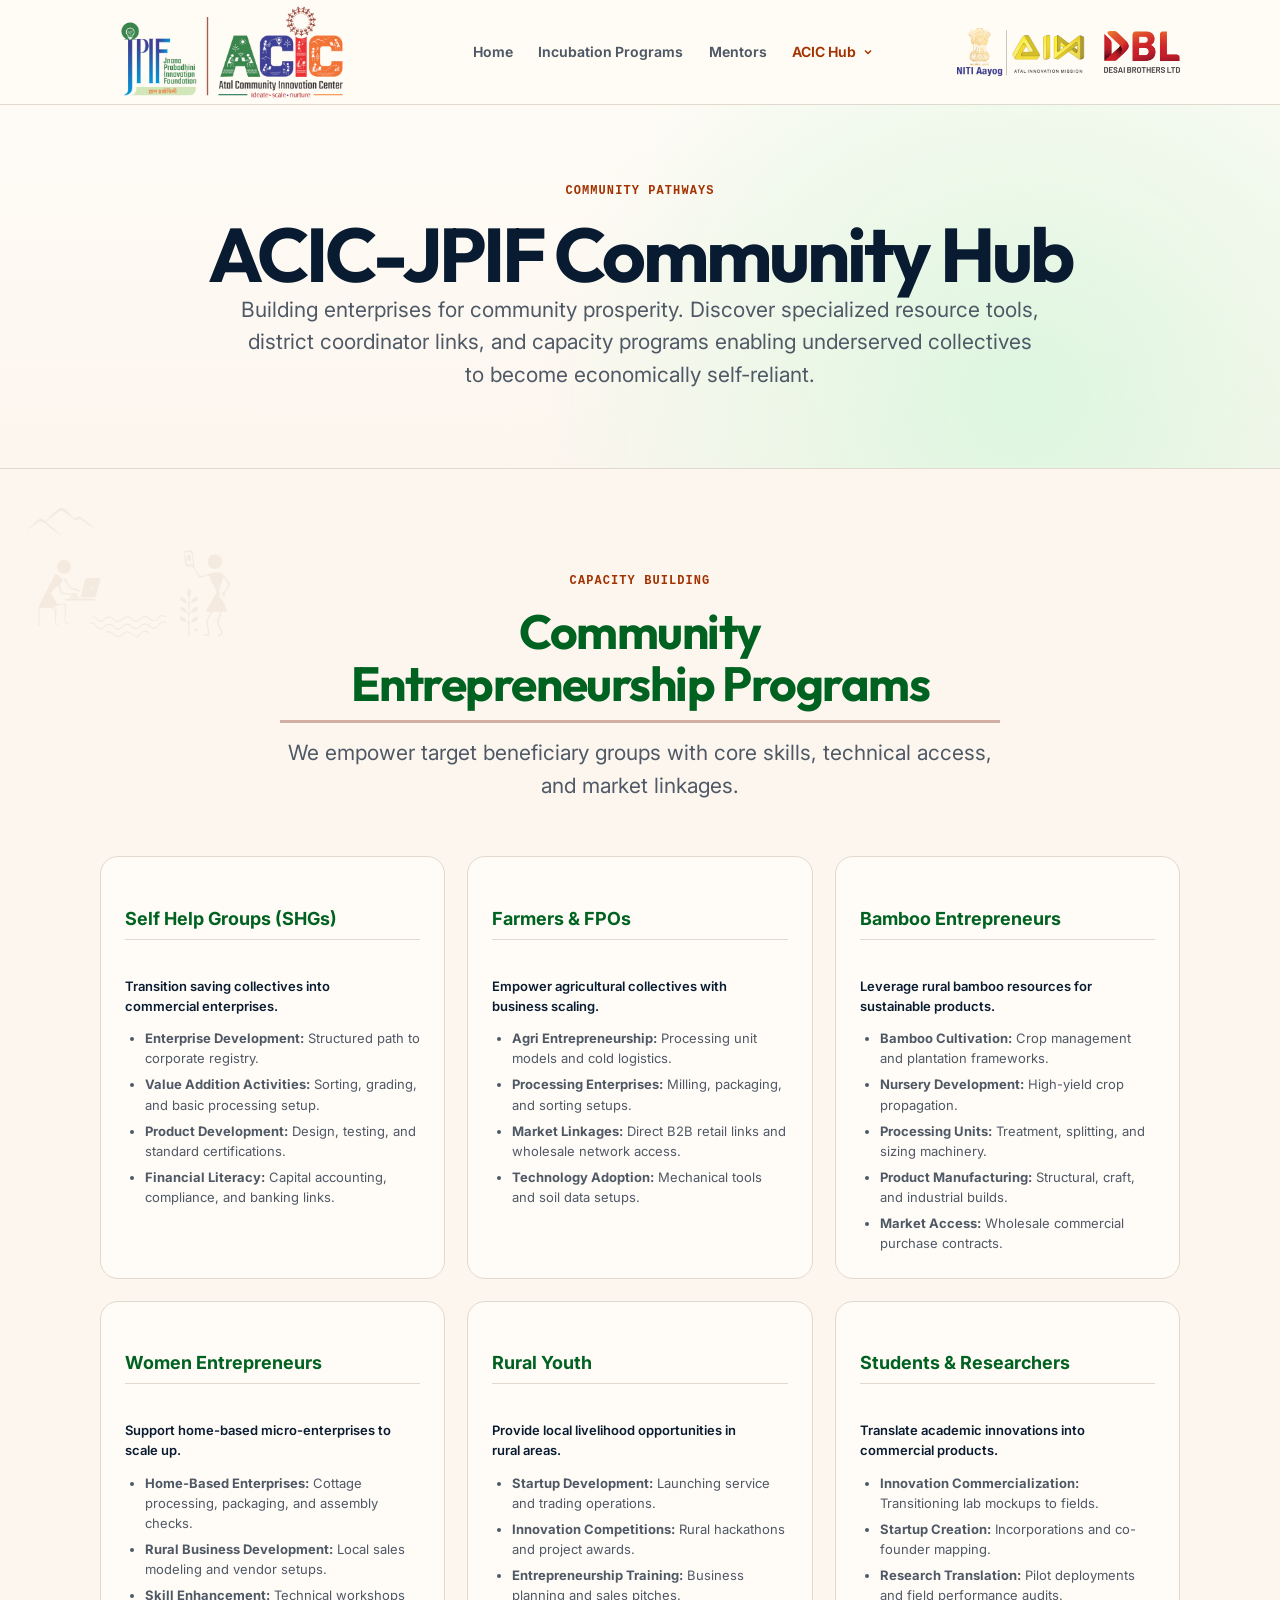
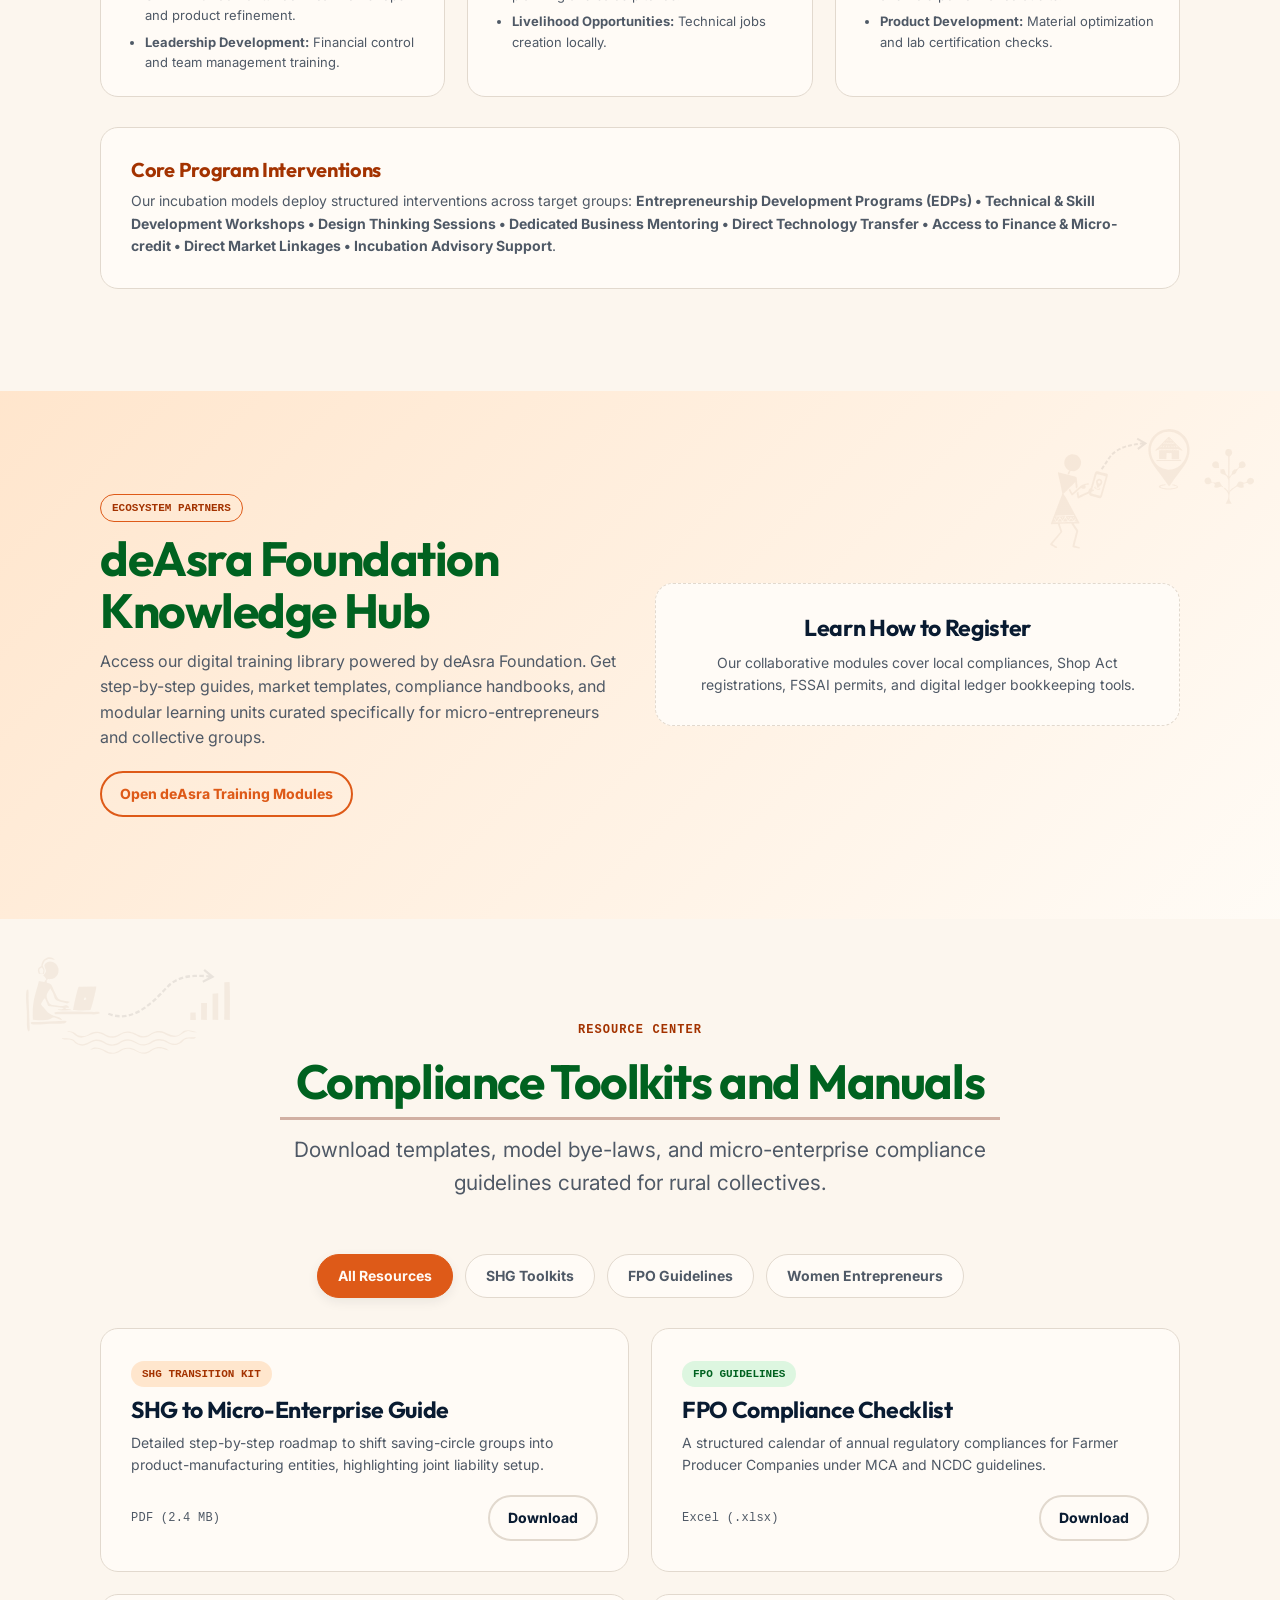
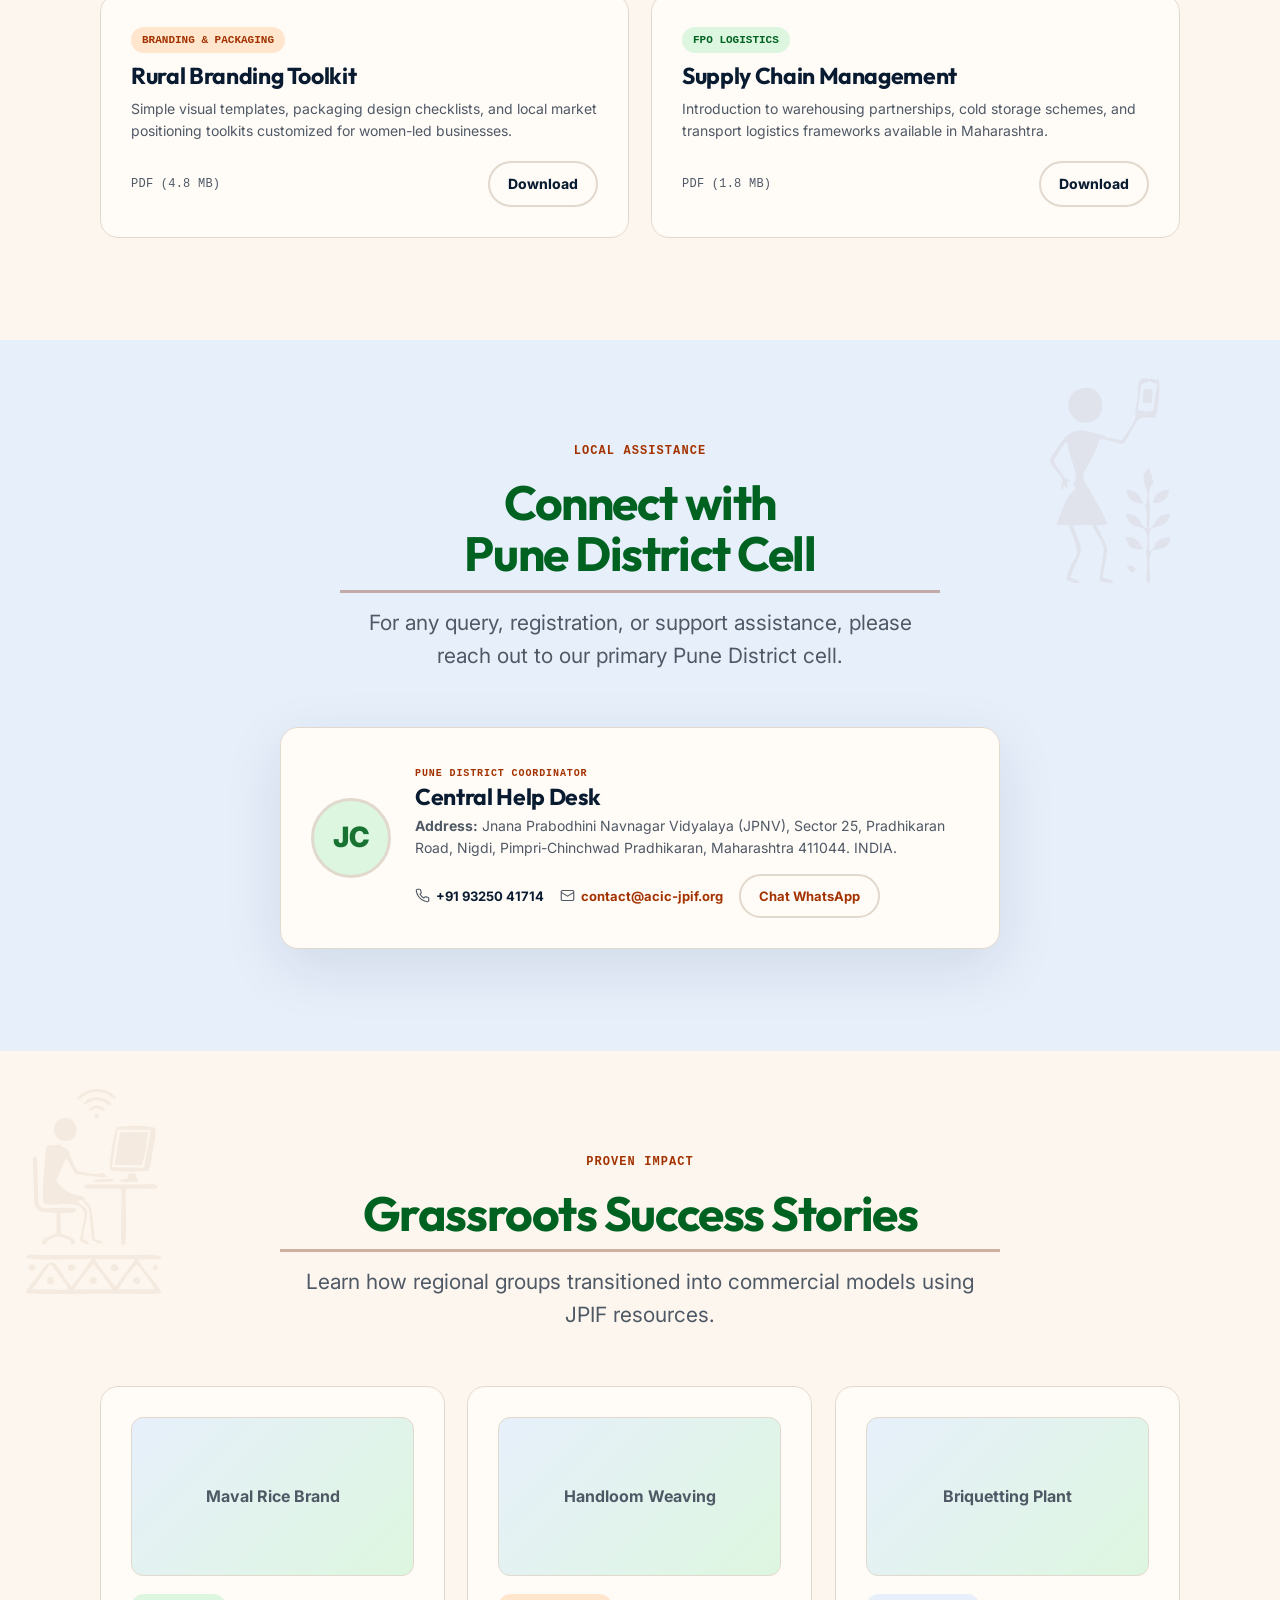
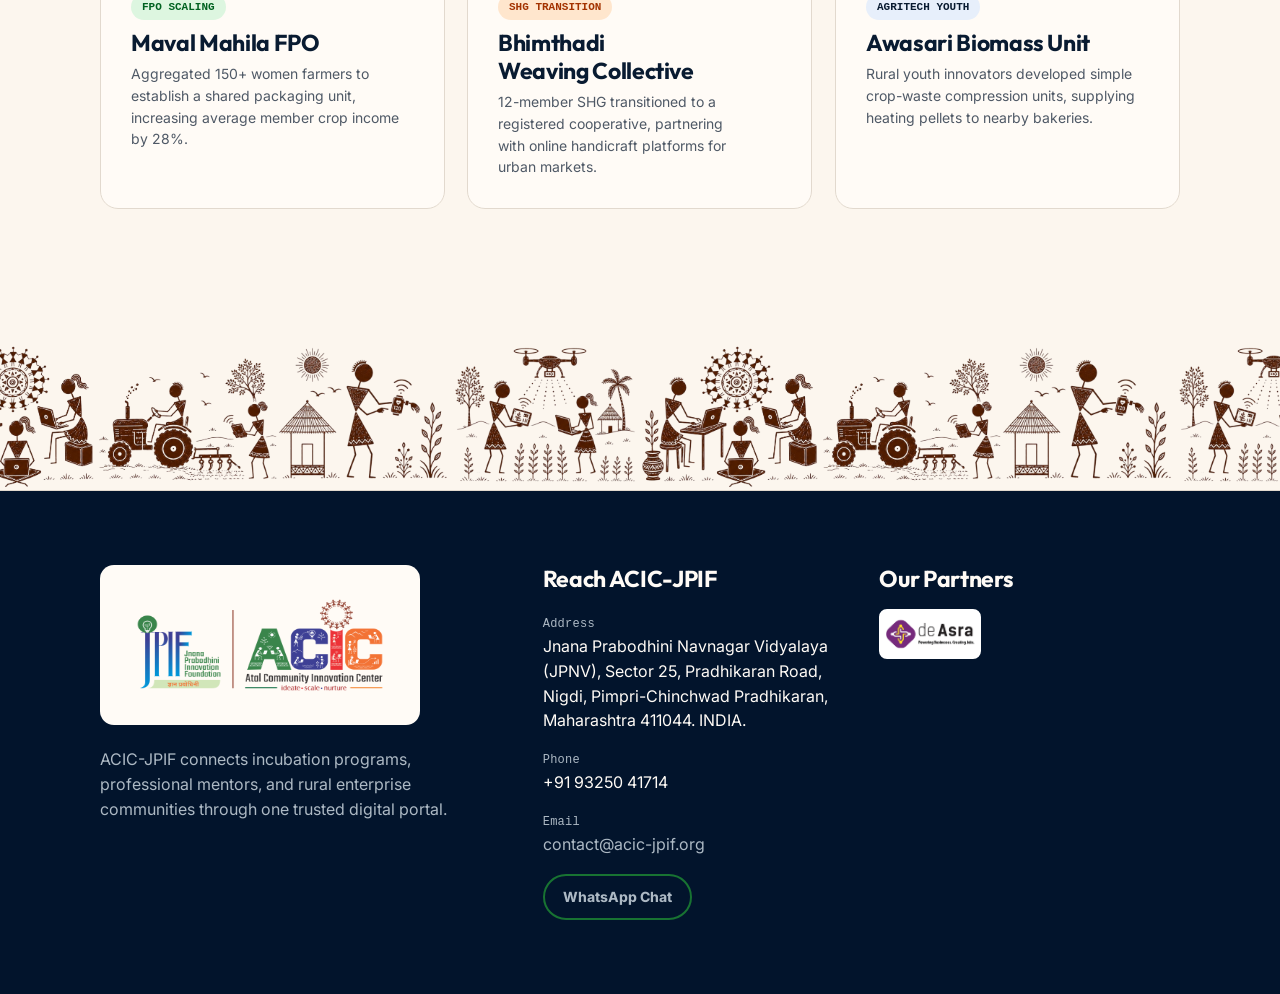
==== community-hub.html @ dc37fd1b "Remove section separator lines, add subtle background decorations aligning with titles, and clean up" ====
<!doctype html>
<html lang="en">
<head>
  <meta charset="utf-8" />
  <meta name="viewport" content="width=device-width, initial-scale=1" />
  <title>Community Hub - ACIC-JPIF</title>
  <link rel="stylesheet" href="index.css?v=1.9" />
  <style>
    .hub-hero {
      padding-block: clamp(50px, 6vw, 90px);
      background: radial-gradient(circle at 80% 80%, var(--green-soft), transparent 45%), linear-gradient(180deg, var(--surface), var(--bg));
      border-bottom: 1px solid var(--border);
    }
    
    /* Category Filter Tab styling */
    .filter-tabs {
      display: flex;
      justify-content: center;
      gap: 12px;
      margin-block: 30px;
      flex-wrap: wrap;
    }
    .filter-tab {
      padding: 10px 20px;
      border: 1px solid var(--border);
      border-radius: 99px;
      background: var(--surface);
      color: var(--muted);
      font-size: 14px;
      font-weight: 700;
      transition: all 0.2s cubic-bezier(0.16, 1, 0.3, 1);
    }
    .filter-tab:hover {
      border-color: var(--muted);
      background: var(--bg);
    }
    .filter-tab.active {
      background: var(--accent);
      border-color: var(--accent);
      color: var(--surface);
      box-shadow: var(--shadow-sm);
    }
    
    .resources-grid {
      display: grid;
      grid-template-columns: repeat(2, minmax(0, 1fr));
      gap: 22px;
      margin-top: 20px;
    }
    .resource-card {
      display: flex;
      flex-direction: column;
      justify-content: space-between;
      animation: fadeIn 0.4s ease-out;
    }
    
    /* Support Router Panel */
    .support-router {
      max-width: 720px;
      margin-inline: auto;
    }
    .router-select-box {
      margin-bottom: 30px;
      text-align: center;
    }
    .coordinator-card {
      border: 1px solid var(--border);
      border-radius: var(--radius-lg);
      background: var(--surface);
      padding: 30px;
      display: grid;
      grid-template-columns: 80px 1fr;
      gap: 24px;
      align-items: center;
      box-shadow: var(--shadow);
      min-height: 180px;
      animation: fadeIn 0.4s ease-out;
    }
    .coord-avatar {
      width: 80px;
      height: 80px;
      border-radius: 50%;
      background: var(--green-soft);
      color: var(--green);
      font-size: 28px;
      font-weight: 850;
      display: grid;
      place-items: center;
      border: 3px solid var(--border);
    }
    .coord-details h3 {
      margin-bottom: 4px;
    }
    .coord-meta {
      display: flex;
      flex-wrap: wrap;
      gap: 16px;
      margin-top: 14px;
      font-size: 13px;
      color: var(--muted);
    }
    .coord-meta a {
      color: var(--accent-text);
      font-weight: 700;
      display: inline-flex;
      align-items: center;
      gap: 5px;
    }
    .coord-ico {
      width: 15px;
      height: 15px;
      vertical-align: -3px;
      color: var(--muted);
    }
    .coord-meta > span { display: inline-flex; align-items: center; gap: 6px; }

    /* Success Stories Card */
    .story-img-placeholder {
      aspect-ratio: 16 / 9;
      background: linear-gradient(135deg, var(--navy-soft), var(--green-soft));
      border-radius: 12px;
      margin-bottom: 16px;
      display: grid;
      place-items: center;
      font-weight: 700;
      color: var(--muted);
      border: 1px solid var(--border);
    }

    /* Program details styles */
    .comm-program-card {
      background: var(--surface);
      border: 1px solid var(--border);
      border-radius: var(--radius-lg);
      padding: 24px;
      display: flex;
      flex-direction: column;
      gap: 12px;
      transition: all 0.2s ease;
    }
    .comm-program-card:hover {
      transform: translateY(-2px);
      border-color: var(--green);
    }
    .comm-program-card h4 {
      font-size: 18px;
      color: var(--green-text);
      font-weight: 700;
      border-bottom: 1.5px solid var(--border);
      padding-bottom: 6px;
    }
    .comm-program-card ul {
      padding-left: 20px;
      font-size: 13px;
      color: var(--muted);
      display: grid;
      gap: 6px;
      margin: 0;
    }
    
    @keyframes fadeIn {
      from { opacity: 0; transform: translateY(8px); }
      to { opacity: 1; transform: translateY(0); }
    }

    @media (max-width: 768px) {
      .coordinator-card {
        grid-template-columns: 1fr;
        text-align: center;
        justify-items: center;
      }
    }
    @media (max-width: 620px) {
      .resources-grid {
        grid-template-columns: 1fr;
      }
    }
  </style>
</head>
<body>
  <header class="topnav" data-od-id="topnav">
    <div class="container topnav-inner">
      <a class="brand-lockup" href="index.html#home" aria-label="ACIC-JPIF home">
        <img src="Images/JPIF%20ACIC%20LOGO.png" alt="JPIF ACIC logo" width="280" height="140" />
      </a>
      <nav id="primary-nav" class="navlinks" aria-label="Primary navigation">
        <a href="index.html">Home</a>
        <a href="program-detail.html">Incubation Programs</a>
        <a href="mentors.html">Mentors</a>
        <div class="nav-dropdown">
          <button class="nav-dropdown-toggle active" type="button" aria-expanded="false">
            ACIC Hub
            <svg width="12" height="12" viewBox="0 0 24 24" fill="none" stroke="currentColor" stroke-width="3" style="vertical-align:middle; margin-left:2px;"><path d="m6 9 6 6 6-6"/></svg>
          </button>
          <div class="nav-dropdown-menu">
            <a href="support-cell.html">Startup Hub</a>
            <a href="community-hub.html" class="active">Community Hub</a>
            <a href="https://www.deasra.in/" target="_blank" rel="noopener noreferrer">Training Hub</a>
          </div>
        </div>
      </nav>
      <div class="topnav-logos" aria-label="Host Institute Ecosystem Partners">
        <img src="Images/NITI%20AIM%20logo.png" alt="NITI Aayog (AIM) logo" class="nav-logo logo-niti" />
        <img src="Images/DBL%20LOGO%20PNG.png" alt="Desai Brothers Ltd (DBL) logo" class="nav-logo logo-dbl" />
      </div>
      <button class="nav-toggle" type="button" aria-label="Toggle navigation menu" aria-expanded="false" aria-controls="primary-nav">
        <svg viewBox="0 0 24 24" fill="none" stroke="currentColor" stroke-width="2" aria-hidden="true"><path d="M4 6h16M4 12h16M4 18h16"/></svg>
      </button>
    </div>
  </header>

  <main>
    <section class="section hub-hero">
      <div class="container">
        <p class="eyebrow">community pathways</p>
        <h1>ACIC-JPIF Community Hub</h1>
        <p class="lead">Building enterprises for community prosperity. Discover specialized resource tools, district coordinator links, and capacity programs enabling underserved collectives to become economically self-reliant.</p>
      </div>
    </section>

    <!-- Community Entrepreneurship Programs Section -->
    <section class="section decor-left decor-el-4">
      <div class="container">
        <div class="section-head">
          <div>
            <p class="eyebrow">capacity building</p>
            <h2>Community Entrepreneurship Programs</h2>
            <p class="lead">We empower target beneficiary groups with core skills, technical access, and market linkages.</p>
          </div>
        </div>

        <div class="grid-3">
          <!-- SHGs -->
          <div class="comm-program-card">
            <h4>Self Help Groups (SHGs)</h4>
            <p style="font-size:13px; font-weight:600;">Transition saving collectives into commercial enterprises.</p>
            <ul>
              <li><strong>Enterprise Development:</strong> Structured path to corporate registry.</li>
              <li><strong>Value Addition Activities:</strong> Sorting, grading, and basic processing setup.</li>
              <li><strong>Product Development:</strong> Design, testing, and standard certifications.</li>
              <li><strong>Financial Literacy:</strong> Capital accounting, compliance, and banking links.</li>
            </ul>
          </div>

          <!-- Farmers & FPOs -->
          <div class="comm-program-card">
            <h4>Farmers & FPOs</h4>
            <p style="font-size:13px; font-weight:600;">Empower agricultural collectives with business scaling.</p>
            <ul>
              <li><strong>Agri Entrepreneurship:</strong> Processing unit models and cold logistics.</li>
              <li><strong>Processing Enterprises:</strong> Milling, packaging, and sorting setups.</li>
              <li><strong>Market Linkages:</strong> Direct B2B retail links and wholesale network access.</li>
              <li><strong>Technology Adoption:</strong> Mechanical tools and soil data setups.</li>
            </ul>
          </div>

          <!-- Bamboo Entrepreneurs -->
          <div class="comm-program-card">
            <h4>Bamboo Entrepreneurs</h4>
            <p style="font-size:13px; font-weight:600;">Leverage rural bamboo resources for sustainable products.</p>
            <ul>
              <li><strong>Bamboo Cultivation:</strong> Crop management and plantation frameworks.</li>
              <li><strong>Nursery Development:</strong> High-yield crop propagation.</li>
              <li><strong>Processing Units:</strong> Treatment, splitting, and sizing machinery.</li>
              <li><strong>Product Manufacturing:</strong> Structural, craft, and industrial builds.</li>
              <li><strong>Market Access:</strong> Wholesale commercial purchase contracts.</li>
            </ul>
          </div>

          <!-- Women Entrepreneurs -->
          <div class="comm-program-card">
            <h4>Women Entrepreneurs</h4>
            <p style="font-size:13px; font-weight:600;">Support home-based micro-enterprises to scale up.</p>
            <ul>
              <li><strong>Home-Based Enterprises:</strong> Cottage processing, packaging, and assembly checks.</li>
              <li><strong>Rural Business Development:</strong> Local sales modeling and vendor setups.</li>
              <li><strong>Skill Enhancement:</strong> Technical workshops and product refinement.</li>
              <li><strong>Leadership Development:</strong> Financial control and team management training.</li>
            </ul>
          </div>

          <!-- Rural Youth -->
          <div class="comm-program-card">
            <h4>Rural Youth</h4>
            <p style="font-size:13px; font-weight:600;">Provide local livelihood opportunities in rural areas.</p>
            <ul>
              <li><strong>Startup Development:</strong> Launching service and trading operations.</li>
              <li><strong>Innovation Competitions:</strong> Rural hackathons and project awards.</li>
              <li><strong>Entrepreneurship Training:</strong> Business planning and sales pitches.</li>
              <li><strong>Livelihood Opportunities:</strong> Technical jobs creation locally.</li>
            </ul>
          </div>

          <!-- Students & Researchers -->
          <div class="comm-program-card">
            <h4>Students & Researchers</h4>
            <p style="font-size:13px; font-weight:600;">Translate academic innovations into commercial products.</p>
            <ul>
              <li><strong>Innovation Commercialization:</strong> Transitioning lab mockups to fields.</li>
              <li><strong>Startup Creation:</strong> Incorporations and co-founder mapping.</li>
              <li><strong>Research Translation:</strong> Pilot deployments and field performance audits.</li>
              <li><strong>Product Development:</strong> Material optimization and lab certification checks.</li>
            </ul>
          </div>
        </div>

        <div class="card" style="margin-top:30px;">
          <h3 style="font-size:20px; color:var(--accent-text);">Core Program Interventions</h3>
          <p style="font-size:14px; margin-top:8px; color:var(--muted); line-height:1.6;">Our incubation models deploy structured interventions across target groups: <strong>Entrepreneurship Development Programs (EDPs) • Technical & Skill Development Workshops • Design Thinking Sessions • Dedicated Business Mentoring • Direct Technology Transfer • Access to Finance & Micro-credit • Direct Market Linkages • Incubation Advisory Support</strong>.</p>
        </div>
      </div>
    </section>

    <!-- deAsra Knowledge Hub Banner Section -->
    <section class="section decor-right decor-el-5" style="background: linear-gradient(135deg, var(--saffron-soft), var(--surface));">
      <div class="container grid-2" style="align-items: center;">
        <div>
          <span class="pill" style="color:var(--accent-text); border-color:var(--accent); background:transparent;">Ecosystem Partners</span>
          <h2 style="margin-top: 15px; margin-bottom: 12px;">deAsra Foundation Knowledge Hub</h2>
          <p style="color: var(--muted); line-height:1.6;">Access our digital training library powered by deAsra Foundation. Get step-by-step guides, market templates, compliance handbooks, and modular learning units curated specifically for micro-entrepreneurs and collective groups.</p>
          <a class="btn btn-primary" href="https://www.deasra.in/" target="_blank" rel="noopener noreferrer" style="margin-top:20px;">Open deAsra Training Modules</a>
        </div>
        <div class="card" style="border-style:dashed; text-align:center;">
          <h3>Learn How to Register</h3>
          <p style="font-size:14px; color:var(--muted); margin-top:10px;">Our collaborative modules cover local compliances, Shop Act registrations, FSSAI permits, and digital ledger bookkeeping tools.</p>
        </div>
      </div>
    </section>

    <!-- Resources Section -->
    <section class="section decor-left decor-el-6">
      <div class="container">
        <div class="section-head">
          <div>
            <p class="eyebrow">resource center</p>
            <h2>Compliance Toolkits and Manuals</h2>
            <p class="lead">Download templates, model bye-laws, and micro-enterprise compliance guidelines curated for rural collectives.</p>
          </div>
        </div>

        <div class="filter-tabs" role="group" aria-label="Filter resources by audience">
          <button type="button" class="filter-tab active" aria-pressed="true" onclick="filterResources('all')">All Resources</button>
          <button type="button" class="filter-tab" aria-pressed="false" onclick="filterResources('shg')">SHG Toolkits</button>
          <button type="button" class="filter-tab" aria-pressed="false" onclick="filterResources('fpo')">FPO Guidelines</button>
          <button type="button" class="filter-tab" aria-pressed="false" onclick="filterResources('women')">Women Entrepreneurs</button>
        </div>

        <div class="resources-grid" id="resources-wrapper">
          <!-- Card 1 (SHG) -->
          <div class="card resource-card" data-category="shg">
            <div>
              <span class="pill" style="color:var(--accent-text); background:var(--saffron-soft); border:0;">SHG Transition Kit</span>
              <h3 style="margin-top: 12px; margin-bottom: 8px;">SHG to Micro-Enterprise Guide</h3>
              <p style="color: var(--muted); font-size:14px;">Detailed step-by-step roadmap to shift saving-circle groups into product-manufacturing entities, highlighting joint liability setup.</p>
            </div>
            <div style="margin-top:20px; display:flex; justify-content:space-between; align-items:center;">
              <span class="meta">PDF (2.4 MB)</span>
              <button type="button" class="btn btn-secondary" onclick="alert('Downloading Toolkit: SHG to Micro-Enterprise Guide')">Download</button>
            </div>
          </div>

          <!-- Card 2 (FPO) -->
          <div class="card resource-card" data-category="fpo">
            <div>
              <span class="pill" style="color:var(--green-text); background:var(--green-soft); border:0;">FPO Guidelines</span>
              <h3 style="margin-top: 12px; margin-bottom: 8px;">FPO Compliance Checklist</h3>
              <p style="color: var(--muted); font-size:14px;">A structured calendar of annual regulatory compliances for Farmer Producer Companies under MCA and NCDC guidelines.</p>
            </div>
            <div style="margin-top:20px; display:flex; justify-content:space-between; align-items:center;">
              <span class="meta">Excel (.xlsx)</span>
              <button type="button" class="btn btn-secondary" onclick="alert('Downloading Template: FPO Compliance Checklist')">Download</button>
            </div>
          </div>

          <!-- Card 3 (Women) -->
          <div class="card resource-card" data-category="women">
            <div>
              <span class="pill" style="color:var(--accent-text); background:var(--saffron-soft); border:0;">Branding & Packaging</span>
              <h3 style="margin-top: 12px; margin-bottom: 8px;">Rural Branding Toolkit</h3>
              <p style="color: var(--muted); font-size:14px;">Simple visual templates, packaging design checklists, and local market positioning toolkits customized for women-led businesses.</p>
            </div>
            <div style="margin-top:20px; display:flex; justify-content:space-between; align-items:center;">
              <span class="meta">PDF (4.8 MB)</span>
              <button type="button" class="btn btn-secondary" onclick="alert('Downloading Toolkit: Rural Branding Toolkit')">Download</button>
            </div>
          </div>

          <!-- Card 4 (All / FPO) -->
          <div class="card resource-card" data-category="fpo">
            <div>
              <span class="pill" style="color:var(--green-text); background:var(--green-soft); border:0;">FPO Logistics</span>
              <h3 style="margin-top: 12px; margin-bottom: 8px;">Supply Chain Management</h3>
              <p style="color: var(--muted); font-size:14px;">Introduction to warehousing partnerships, cold storage schemes, and transport logistics frameworks available in Maharashtra.</p>
            </div>
            <div style="margin-top:20px; display:flex; justify-content:space-between; align-items:center;">
              <span class="meta">PDF (1.8 MB)</span>
              <button type="button" class="btn btn-secondary" onclick="alert('Downloading Guide: Supply Chain Management')">Download</button>
            </div>
          </div>
        </div>
      </div>
    </section>

    <!-- Support Coordinator Routing -->
    <section class="section decor-right decor-el-7" style="background: var(--navy-soft);">
      <div class="container">
        <div class="section-head" style="text-align: center; justify-content: center;">
          <div style="max-width:600px;">
            <p class="eyebrow">local assistance</p>
            <h2>Connect with Pune District Cell</h2>
            <p class="lead">For any query, registration, or support assistance, please reach out to our primary Pune District cell.</p>
          </div>
        </div>

        <div class="support-router">
          <!-- Coordinator Output Display -->
          <div class="coordinator-card" id="coord-card">
            <div class="coord-avatar" id="coord-avatar">JC</div>
            <div class="coord-details">
              <span class="eyebrow" id="coord-district" style="font-size:10px;">Pune District Coordinator</span>
              <h3 id="coord-name">Central Help Desk</h3>
              <p id="coord-desc" style="font-size: 14px; color: var(--muted); line-height: 1.6;">
                <strong>Address:</strong> Jnana Prabodhini Navnagar Vidyalaya (JPNV), Sector 25, Pradhikaran Road, Nigdi, Pimpri-Chinchwad Pradhikaran, Maharashtra 411044. INDIA.
              </p>
              <div class="coord-meta" style="margin-top: 14px;">
                <span><svg class="coord-ico" viewBox="0 0 24 24" fill="none" stroke="currentColor" stroke-width="1.8" aria-hidden="true"><path d="M22 16.92v3a2 2 0 0 1-2.18 2 19.79 19.79 0 0 1-8.63-3.07 19.5 19.5 0 0 1-6-6 19.79 19.79 0 0 1-3.07-8.67A2 2 0 0 1 4.11 2h3a2 2 0 0 1 2 1.72c.13.96.36 1.9.7 2.81a2 2 0 0 1-.45 2.11L8.09 9.91a16 16 0 0 0 6 6l1.27-1.27a2 2 0 0 1 2.11-.45c.91.34 1.85.57 2.81.7A2 2 0 0 1 22 16.92Z"/></svg> <strong style="color:var(--fg);" id="coord-phone">+91 93250 41714</strong></span>
                <span><svg class="coord-ico" viewBox="0 0 24 24" fill="none" stroke="currentColor" stroke-width="1.8" aria-hidden="true"><path d="M4 4h16a2 2 0 0 1 2 2v12a2 2 0 0 1-2 2H4a2 2 0 0 1-2-2V6a2 2 0 0 1 2-2Z"/><path d="m22 7-10 6L2 7"/></svg> <a href="mailto:contact@acic-jpif.org" id="coord-email">contact@acic-jpif.org</a></span>
                <a href="https://wa.me/919325041714" id="coord-wa" class="btn btn-secondary" style="font-size:13px;" aria-label="WhatsApp helpdesk">Chat WhatsApp</a>
              </div>
            </div>
          </div>
        </div>
      </div>
    </section>

    <!-- Success Stories -->
    <section class="section decor-left decor-el-8">
      <div class="container">
        <div class="section-head">
          <div>
            <p class="eyebrow">proven impact</p>
            <h2>Grassroots Success Stories</h2>
            <p class="lead">Learn how regional groups transitioned into commercial models using JPIF resources.</p>
          </div>
        </div>

        <div class="grid-3">
          <div class="card">
            <div class="story-img-placeholder">Maval Rice Brand</div>
            <span class="pill" style="color:var(--green-text); background:var(--green-soft); border:0;">FPO Scaling</span>
            <h3 style="margin-top: 12px; margin-bottom: 6px;">Maval Mahila FPO</h3>
            <p style="color: var(--muted); font-size: 14px;">Aggregated 150+ women farmers to establish a shared packaging unit, increasing average member crop income by 28%.</p>
          </div>
          <div class="card">
            <div class="story-img-placeholder">Handloom Weaving</div>
            <span class="pill" style="color:var(--accent-text); background:var(--saffron-soft); border:0;">SHG Transition</span>
            <h3 style="margin-top: 12px; margin-bottom: 6px;">Bhimthadi Weaving Collective</h3>
            <p style="color: var(--muted); font-size: 14px;">12-member SHG transitioned to a registered cooperative, partnering with online handicraft platforms for urban markets.</p>
          </div>
          <div class="card">
            <div class="story-img-placeholder">Briquetting Plant</div>
            <span class="pill" style="color:var(--fg); background:var(--navy-soft); border:0;">Agritech Youth</span>
            <h3 style="margin-top: 12px; margin-bottom: 6px;">Awasari Biomass Unit</h3>
            <p style="color: var(--muted); font-size: 14px;">Rural youth innovators developed simple crop-waste compression units, supplying heating pellets to nearby bakeries.</p>
          </div>
        </div>
      </div>
    </section>

    <section class="warli-divider" aria-label="Warli art divider"><div class="warli-band"></div></section>
  </main>

  <footer class="pagefoot" data-od-id="footer">
    <div class="container footer-grid">
      <div><img class="footer-logo" src="Images/JPIF%20ACIC%20LOGO.png" alt="JPIF ACIC logo" width="320" height="160" loading="lazy" decoding="async" /><p>ACIC-JPIF connects incubation programs, professional mentors, and rural enterprise communities through one trusted digital portal.</p></div>
      <div>
        <h3>Reach ACIC-JPIF</h3>
        <ul class="pagefoot-contact-details" style="list-style:none; margin:0; padding:0; display:grid; gap:12px;">
          <li><span class="meta">Address</span><br />Jnana Prabodhini Navnagar Vidyalaya (JPNV), Sector 25, Pradhikaran Road, Nigdi, Pimpri-Chinchwad Pradhikaran, Maharashtra 411044. INDIA.</li>
          <li><span class="meta">Phone</span><br />+91 93250 41714</li>
          <li><span class="meta">Email</span><br /><a href="mailto:contact@acic-jpif.org">contact@acic-jpif.org</a></li>
        </ul>
        <a class="btn whatsapp" href="https://wa.me/919325041714" aria-label="Open WhatsApp chat shortcut">WhatsApp Chat</a>
      </div>
      <div><h3>Our Partners</h3><div class="partner-slots" aria-label="Partner logos">
          <div class="partner-slot"><img src="Images/Partners/DeAsra.png" alt="deAsra Foundation logo" loading="lazy" /></div>
          <!-- Provision for future JV / partner logos -->
          <!-- <div class="partner-slot"><div class="partner-placeholder">Partner Logo</div></div> --></div></div>
    </div>
  </footer>

  <script>
    function filterResources(category) {
      // Toggle button active classes
      const tabs = document.querySelectorAll('.filter-tab');
      tabs.forEach(tab => {
        const cat = tab.getAttribute('onclick').match(/'([^']+)'/)[1];
        const isActive = cat === category;
        tab.classList.toggle('active', isActive);
        tab.setAttribute('aria-pressed', isActive ? 'true' : 'false');
      });

      // Show/hide resource cards
      const cards = document.querySelectorAll('.resource-card');
      cards.forEach(card => {
        const cardCat = card.getAttribute('data-category');
        if (category === 'all' || cardCat === category) {
          card.style.display = 'flex';
        } else {
          card.style.display = 'none';
        }
      });
    }
  </script>
  <script src="app.js"></script>
</body>
</html>
---- index.css ----
@import url('https://fonts.googleapis.com/css2?family=Outfit:wght@300;400;500;600;700;800&family=Inter:wght@300;400;500;600;700;800&display=swap');

:root {
  --bg: oklch(97.5% 0.012 75);
  --surface: oklch(99% 0.008 80);
  --fg: oklch(22% 0.05 255);
  --muted: oklch(46% 0.025 255);
  --border: oklch(89% 0.018 75);
  --accent: oklch(63% 0.18 42);
  --green: oklch(49% 0.13 148);
  /* Darker variants reserved for small text, so accent/green meet WCAG AA (4.5:1). */
  --accent-text: oklch(48% 0.16 42);
  --green-text: oklch(43% 0.13 148);
  --warli-brown: oklch(42% 0.12 35);
  --warli-soft: oklch(95% 0.025 35);
  --navy: oklch(22% 0.05 255);
  --saffron: oklch(63% 0.18 42);
  --navy-soft: oklch(95% 0.018 255);
  --saffron-soft: oklch(94% 0.045 64);
  --green-soft: oklch(95% 0.04 148);
  --footer: oklch(19% 0.055 255);
  --footer-muted: oklch(78% 0.02 245);

  --font-display: 'Outfit', -apple-system, BlinkMacSystemFont, "Segoe UI", Roboto, system-ui, sans-serif;
  --font-body: 'Inter', -apple-system, BlinkMacSystemFont, "Segoe UI", Roboto, system-ui, sans-serif;
  --font-mono: ui-monospace, "SF Mono", "Cascadia Code", Menlo, monospace;

  --fs-h1: clamp(38px, 7vw, 76px);
  --fs-h2: clamp(28px, 4vw, 48px);
  --fs-h3: clamp(19px, 2vw, 23px);
  --fs-lead: clamp(17px, 2vw, 21px);
  --fs-body: 16px;
  --fs-sm: 14px;
  --fs-meta: 12px;
  --fs-xs: 11px;

  --gutter: clamp(12px, 3.5vw, 40px);
  --container: 1160px;
  --radius: 12px;
  --radius-lg: 18px;
  --shadow: 0 18px 60px color-mix(in oklch, var(--fg) 10%, transparent);
  --shadow-sm: 0 4px 12px color-mix(in oklch, var(--fg) 7%, transparent);
  --shadow-md: 0 12px 30px color-mix(in oklch, var(--fg) 6%, transparent);
}

*, *::before, *::after { box-sizing: border-box; }
html { -webkit-text-size-adjust: 100%; scroll-behavior: smooth; }

:focus-visible {
  outline: 2px solid var(--accent);
  outline-offset: 2px;
  border-radius: 4px;
}

@media (prefers-reduced-motion: reduce) {
  html { scroll-behavior: auto; }
  *, *::before, *::after {
    animation-duration: 0.01ms !important;
    animation-iteration-count: 1 !important;
    transition-duration: 0.01ms !important;
  }
}
body {
  margin: 0;
  background: var(--bg);
  color: var(--fg);
  font-family: var(--font-body);
  font-size: var(--fs-body);
  line-height: 1.55;
  text-rendering: optimizeLegibility;
  -webkit-font-smoothing: antialiased;
  overflow-x: hidden;
}
img, svg { display: block; max-width: 100%; }
a { color: inherit; text-decoration: none; }
button { font: inherit; cursor: pointer; border: none; background: none; }
p { margin: 0; text-wrap: pretty; }
h1, h2, h3 { margin: 0; font-family: var(--font-display); text-wrap: balance; }
h1 { font-size: var(--fs-h1); line-height: 1.02; letter-spacing: -0.04em; }
h2 { font-size: var(--fs-h2); line-height: 1.08; letter-spacing: -0.03em; color: var(--green-text); }
h3 { font-size: var(--fs-h3); line-height: 1.22; letter-spacing: -0.015em; }

.container {
  width: min(100%, var(--container));
  margin-inline: auto;
  padding-inline: var(--gutter);
}
.section { padding-block: clamp(58px, 8vw, 108px); }
.section + .section { border-top: none; }
.hero + .section { border-top: none; }
.eyebrow {
  margin-bottom: 16px;
  color: var(--accent-text);
  font-family: var(--font-mono);
  font-size: var(--fs-meta);
  font-weight: 700;
  letter-spacing: 0.09em;
  text-transform: uppercase;
}
.lead {
  color: var(--muted);
  font-size: var(--fs-lead);
  line-height: 1.55;
  max-width: 62ch;
}
.meta {
  color: var(--muted);
  font-family: var(--font-mono);
  font-size: var(--fs-meta);
  letter-spacing: 0.02em;
}
.num { font-family: var(--font-mono); font-variant-numeric: tabular-nums; }

.topnav {
  position: sticky;
  top: 0;
  z-index: 20;
  background: color-mix(in oklch, var(--surface) 92%, transparent);
  border-bottom: 1px solid var(--border);
  backdrop-filter: blur(16px);
  transition: box-shadow 0.25s cubic-bezier(0.16, 1, 0.3, 1);
}
/* Shrink the header once the page is scrolled (toggled by app.js). */
.topnav.is-scrolled {
  box-shadow: var(--shadow-sm);
}
.topnav-inner {
  min-height: 104px;
  display: grid;
  grid-template-columns: minmax(180px, 300px) 1fr auto;
  align-items: center;
  gap: 26px;
  transition: min-height 0.3s cubic-bezier(0.16, 1, 0.3, 1);
}
.topnav.is-scrolled .topnav-inner {
  min-height: 76px;
}
.brand-lockup img {
  height: 132px;
  margin-block: -16px;
  width: auto;
  object-fit: contain;
  transition: height 0.3s cubic-bezier(0.16, 1, 0.3, 1), margin-block 0.3s cubic-bezier(0.16, 1, 0.3, 1);
}
.topnav.is-scrolled .brand-lockup img {
  height: 96px;
  margin-block: -12px;
}
.navlinks {
  display: flex;
  justify-content: center;
  gap: clamp(14px, 2vw, 28px);
  color: var(--muted);
  font-size: 14px;
  font-weight: 650;
  white-space: nowrap;
}
.navlinks a:hover, .navlinks a.active {
  color: var(--accent-text);
}
.nav-toggle {
  display: none;
  width: 44px;
  height: 44px;
  place-items: center;
  border: 1px solid var(--border);
  border-radius: 12px;
  background: var(--surface);
  color: var(--fg);
}
.nav-toggle svg { width: 22px; height: 22px; }
.nav-cta { display: none; }

.btn {
  min-height: 44px;
  display: inline-flex;
  align-items: center;
  justify-content: center;
  gap: 9px;
  padding: 10px 18px;
  border: 2px solid transparent;
  border-radius: 999px;
  font-size: 14px;
  font-weight: 750;
  white-space: nowrap;
  transition: all 0.2s cubic-bezier(0.16, 1, 0.3, 1);
  background: transparent;
}
.btn:hover {
  transform: translateY(-2px);
  box-shadow: var(--shadow-sm);
}
.btn:active {
  transform: translateY(0);
}
.btn-primary {
  background: transparent;
  border-color: var(--accent);
  color: var(--accent);
}
.btn-primary:hover {
  background: var(--accent);
  border-color: var(--accent);
  color: var(--surface);
}
.btn-mentor {
  background: transparent;
  border-color: var(--green);
  color: var(--green);
}
.btn-mentor:hover {
  background: var(--green);
  border-color: var(--green);
  color: var(--surface);
}
.btn-green {
  background: transparent;
  border-color: var(--green);
  color: var(--green);
}
.btn-green:hover {
  background: var(--green);
  border-color: var(--green);
  color: var(--surface);
}
.btn-secondary {
  background: transparent;
  border-color: var(--border);
  color: var(--fg);
}
.btn-secondary:hover {
  background: var(--fg);
  border-color: var(--fg);
  color: var(--surface);
}

.form-control {
  width: 100%;
  padding: 12px 16px;
  border: 1px solid var(--border);
  border-radius: 10px;
  font-family: inherit;
  font-size: 15px;
  color: var(--fg);
  background: var(--surface);
  transition: border-color 0.2s ease;
}
.form-control:focus-visible {
  outline: none;
  border-color: var(--accent);
  box-shadow: 0 0 0 4px color-mix(in oklch, var(--accent) 15%, transparent);
}

.hero {
  position: relative;
  z-index: 2;
  padding-block: clamp(62px, 9vw, 132px) clamp(56px, 7vw, 96px);
  background: radial-gradient(circle at 12% 18%, var(--saffron-soft), transparent 30%), linear-gradient(180deg, var(--surface), var(--bg));
}
.hero::before {
  content: "";
  position: absolute;
  width: min(86vw, 720px);
  aspect-ratio: 1;
  right: 0;
  transform: translateX(50%);
  top: 48px;
  background: url("Images/circle.png") center / contain no-repeat;
  opacity: 1;
  pointer-events: none;
  animation: rotateCircle 60s linear infinite;
}
@keyframes rotateCircle {
  from {
    transform: translateX(50%) rotate(0deg);
  }
  to {
    transform: translateX(50%) rotate(-360deg);
  }
}
.hero-grid {
  position: relative;
  display: grid;
  grid-template-columns: 1fr;
  max-width: 800px;
  margin-inline: auto;
  gap: clamp(34px, 7vw, 86px);
  align-items: center;
}
.hero-art {
  width: 100%;
  height: auto;
  border-radius: var(--radius-lg);
  box-shadow: var(--shadow);
}
.hero-copy {
  text-align: center;
}
.hero-copy .lead {
  margin-top: 22px;
  margin-inline: auto;
}
.hero-actions, .trust-strip {
  display: flex;
  flex-wrap: wrap;
  gap: 12px;
  margin-top: 30px;
  justify-content: center;
}
.hub-hero, .mentor-hero, .program-hero {
  text-align: center;
}
.hub-hero .lead, .mentor-hero .lead, .program-hero .lead {
  margin-inline: auto;
}

.pill {
  padding: 7px 11px;
  border: 1px solid var(--border);
  border-radius: 999px;
  background: color-mix(in oklch, var(--surface) 86%, transparent);
  color: var(--muted);
  font-family: var(--font-mono);
  font-size: 11px;
  font-weight: 700;
  text-transform: uppercase;
}

.portal-card, .card, .screen-card {
  border: 1px solid var(--border);
  border-radius: var(--radius-lg);
  background: var(--surface);
  transition: transform 0.2s ease, box-shadow 0.2s ease;
}
.portal-card { box-shadow: var(--shadow); overflow: hidden; }
.portal-card-head {
  display: flex;
  align-items: center;
  justify-content: space-between;
  padding: 18px 20px;
  border-bottom: 1px solid var(--border);
}
.portal-card-body, .card { padding: clamp(22px, 3vw, 30px); }
.status-dot { width: 9px; height: 9px; border-radius: 50%; background: var(--green); }
.track-list { display: grid; gap: 12px; }
.track {
  display: grid;
  grid-template-columns: auto 1fr auto;
  gap: 12px;
  align-items: center;
  padding: 13px;
  border: 1px solid var(--border);
  border-radius: 14px;
}
.track-mark {
  width: 34px;
  height: 34px;
  display: grid;
  place-items: center;
  border-radius: 11px;
  background: var(--navy-soft);
  font-family: var(--font-mono);
  font-weight: 800;
}
.track span, .pillar-card p, .screen-card p, .directory-row span { color: var(--muted); }
.track > div > strong { display: block; }
.track > div > span { display: block; margin-top: 2px; font-size: var(--fs-sm); }

.section-head {
  display: flex;
  flex-direction: column;
  align-items: center;
  text-align: center;
  gap: 12px;
  margin-bottom: clamp(30px, 5vw, 54px);
}
.section-head > div {
  max-width: 720px;
  margin-inline: auto;
}
.section-head h2 {
  padding-bottom: 10px;
  border-bottom: 3px solid color-mix(in oklch, var(--warli-brown) 35%, transparent);
}
.section-head .lead {
  margin-top: 14px;
  margin-inline: auto;
}

.grid-3, .template-strip {
  display: grid;
  grid-template-columns: repeat(3, minmax(0, 1fr));
  gap: 22px;
}
.pillar-card {
  min-height: 310px;
  display: flex;
  flex-direction: column;
  justify-content: space-between;
  position: relative;
  overflow: hidden;
}
.pillar-card:hover, .screen-card:hover {
  transform: translateY(-4px);
  box-shadow: var(--shadow-md);
}
.iconbox {
  width: 72px;
  height: 72px;
  display: grid;
  place-items: center;
  border-radius: 18px;
  background: var(--navy-soft);
  margin-bottom: 22px;
}
.iconbox svg, .iconbox img { width: 44px; height: 44px; object-fit: contain; }
.mini-list {
  display: flex;
  flex-wrap: wrap;
  gap: 8px;
  margin-top: 24px;
  padding: 0;
  list-style: none;
}
.mini-list li {
  padding: 6px 9px;
  border: 1px solid var(--border);
  border-radius: 999px;
  color: var(--muted);
  font-family: var(--font-mono);
  font-size: 11px;
  font-weight: 700;
}

.registry, .support-layout {
  display: grid;
  grid-template-columns: 0.82fr 1.18fr;
  gap: 28px;
  align-items: stretch;
}
.support-layout { grid-template-columns: 1fr 1fr; }
.registry-panel { background: var(--footer); color: var(--surface); }
.registry-panel p, .field-token { color: var(--footer-muted); }
.field-grid {
  display: grid;
  grid-template-columns: repeat(2, minmax(0, 1fr));
  gap: 10px;
  margin-top: 24px;
}
.field-token {
  padding: 10px 12px;
  border: 1px solid color-mix(in oklch, var(--surface) 16%, transparent);
  border-radius: 12px;
  font-family: var(--font-mono);
  font-size: 11px;
}
.mentor-table { width: 100%; border-collapse: collapse; font-size: 14px; }
.mentor-table th, .mentor-table td {
  padding: 14px 10px;
  border-bottom: 1px solid var(--border);
  text-align: left;
  vertical-align: top;
}
.mentor-table th {
  color: var(--muted);
  font-family: var(--font-mono);
  font-size: 11px;
  text-transform: uppercase;
}
.availability { color: var(--green-text); font-family: var(--font-mono); font-size: 11px; font-weight: 800; }

.directory-card { display: grid; gap: 18px; padding: 0; overflow: hidden; }
.directory-card header { padding: 24px 24px 0; }
.directory-card .body { display: grid; gap: 12px; padding: 0 24px 24px; }
.directory-row {
  display: grid;
  grid-template-columns: 42px 1fr;
  gap: 12px;
  padding-top: 14px;
  border-top: 1px solid var(--border);
}
.directory-row > div > strong { display: block; }
.directory-row > div > span { display: block; margin-top: 3px; font-size: var(--fs-sm); }
.avatar {
  width: 42px;
  height: 42px;
  display: grid;
  place-items: center;
  border-radius: 50%;
  background: var(--green-soft);
  color: var(--green);
  font-weight: 850;
}

.screen-card { display: grid; gap: 18px; padding: 18px; cursor: pointer; }
.screen-preview {
  aspect-ratio: 4 / 3;
  border: 1px solid var(--border);
  border-radius: 14px;
  background: linear-gradient(180deg, var(--navy-soft), var(--surface));
  padding: 14px;
  display: grid;
  gap: 8px;
}
.preview-bar { height: 8px; border-radius: 99px; background: color-mix(in oklch, var(--fg) 12%, transparent); }
.preview-bar.short { width: 56%; }
.preview-grid { display: grid; grid-template-columns: 1fr 1fr; gap: 8px; margin-top: 8px; }
.preview-cell { min-height: 48px; border: 1px solid var(--border); border-radius: 10px; background: var(--surface); }

.warli-band {
  min-height: 180px;
  background-image: url("Images/figures.png");
  background-repeat: repeat-x;
  background-size: auto 148px;
  background-position: center bottom;
  border-bottom: 1px solid var(--border);
  animation: scrollWarli 150s linear infinite;
}

@keyframes scrollWarli {
  from { background-position: 0px bottom; }
  to { background-position: -2000px bottom; }
}

.pagefoot {
  background: var(--footer);
  color: var(--surface);
  padding-block: clamp(42px, 7vw, 74px);
}
.footer-grid {
  display: grid;
  grid-template-columns: 1.15fr 0.85fr 0.85fr;
  gap: 36px;
}
.footer-logo {
  max-width: 320px;
  padding: 14px;
  border-radius: 14px;
  background: var(--surface);
  margin-bottom: 22px;
}
.pagefoot p, .pagefoot a, .pagefoot .meta { color: var(--footer-muted); }
.pagefoot h3 { margin-bottom: 16px; }
.pagefoot-contact-details { margin: 0; }
.partner-slots {
  display: flex;
  justify-content: flex-start;
  gap: 10px;
  align-items: center;
  flex-wrap: wrap;
}
.partner-slot {
  display: flex;
  align-items: center;
}
.partner-slot img {
  max-height: 50px;
  width: auto;
  object-fit: contain;
  background: #fff;
  border: 6px solid #fff;
  border-radius: 8px;
}

.whatsapp {
  margin-top: 18px;
  background: transparent;
  border-color: var(--green);
  color: var(--green);
}
.whatsapp:hover {
  background: var(--green);
  border-color: var(--green);
  color: var(--surface);
}

@media (max-width: 980px) {
  .topnav-inner {
    grid-template-columns: 1fr auto;
    gap: 12px;
    min-height: 84px;
    transition: min-height 0.3s cubic-bezier(0.16, 1, 0.3, 1);
  }
  .topnav.is-scrolled .topnav-inner {
    min-height: 68px;
  }
  .brand-lockup img {
    height: 104px;
    margin-block: -12px;
    width: auto;
    object-fit: contain;
    transition: height 0.3s cubic-bezier(0.16, 1, 0.3, 1), margin-block 0.3s cubic-bezier(0.16, 1, 0.3, 1);
  }
  .topnav.is-scrolled .brand-lockup img {
    height: 84px;
    margin-block: -10px;
  }
  .nav-toggle { display: inline-grid; }
  .topnav .btn-mentor { display: none; }
  .navlinks { display: none; }
  .navlinks.is-open .nav-cta {
    display: block;
    margin-top: 8px;
    background: var(--green);
    border: 1px solid var(--green);
    color: var(--surface);
    text-align: center;
    font-weight: 750;
  }
  .navlinks.is-open {
    display: grid;
    gap: 2px;
    position: absolute;
    top: 100%;
    left: 0;
    right: 0;
    padding: 12px var(--gutter) 18px;
    background: color-mix(in oklch, var(--surface) 97%, transparent);
    backdrop-filter: blur(16px);
    border-bottom: 1px solid var(--border);
    box-shadow: var(--shadow);
    justify-content: stretch;
    max-height: calc(100vh - 90px);
    overflow-y: auto;
  }
  .navlinks.is-open a {
    padding: 12px 10px;
    border-radius: 10px;
    font-size: 15px;
    text-align: left;
  }
  .navlinks.is-open a:hover { background: var(--navy-soft); }
  .hero-grid, .registry, .support-layout, .template-strip { grid-template-columns: 1fr; }
  .grid-3 {
    grid-template-columns: repeat(2, 1fr);
  }
  .grid-3 > *:last-child:nth-child(odd) {
    grid-column: span 2;
  }
  .footer-grid {
    grid-template-columns: repeat(2, 1fr);
  }
  .footer-grid > *:first-child {
    grid-column: span 2;
    margin-bottom: 20px;
  }
  .section-head { display: block; }
}
@media (max-width: 620px) {
  .topnav-inner {
    min-height: 72px;
  }
  .topnav.is-scrolled .topnav-inner {
    min-height: 58px;
  }
  .brand-lockup img {
    height: 84px;
    margin-block: -8px;
  }
  .topnav.is-scrolled .brand-lockup img {
    height: 68px;
    margin-block: -6px;
  }
  .topnav .btn { padding-inline: 13px; font-size: 13px; }
  .hero-actions .btn { width: 100%; }
  .trust-strip { display: grid; grid-template-columns: 1fr; }
  .track { grid-template-columns: auto 1fr; }
  .field-grid { grid-template-columns: 1fr; }
  .mentor-table th:nth-child(2), .mentor-table td:nth-child(2) { display: none; }
  .warli-band { min-height: 130px; background-size: auto 112px; }
  .partner-slots { justify-content: center; gap: 12px; }
  
  /* Stacking layout for mobile screens */
  .grid-5, .grid-2, .services-grid, .mentor-grid, .grid-3, .footer-grid {
    grid-template-columns: 1fr;
  }
  .grid-3 > *:last-child:nth-child(odd) {
    grid-column: auto;
  }
  .footer-grid > *:first-child {
    grid-column: auto;
    margin-bottom: 0;
  }
}

/* Extra small mobile adjustments */
@media (max-width: 360px) {
  .brand-lockup img {
    height: 72px;
  }
  .topnav.is-scrolled .brand-lockup img {
    height: 60px;
  }
}

/* Custom Added Styles for Client Content */
.grid-5 {
  display: grid;
  grid-template-columns: repeat(6, minmax(0, 1fr));
  gap: 20px;
}
.sector-card {
  grid-column: span 2;
}
.sector-card:nth-child(1), .sector-card:nth-child(2) {
  grid-column: span 3;
}
.grid-2 {
  display: grid;
  grid-template-columns: repeat(2, minmax(0, 1fr));
  gap: 30px;
}
.sector-card {
  padding: 24px;
  background: var(--surface);
  border: 1px solid var(--border);
  border-radius: var(--radius-lg);
  display: flex;
  flex-direction: column;
  gap: 12px;
  transition: transform 0.2s ease, box-shadow 0.2s ease;
}
.sector-card:hover {
  transform: translateY(-4px);
  box-shadow: var(--shadow-md);
}
.sector-card h3 {
  font-size: 18px;
  color: var(--accent-text);
  margin-top: 5px;
}
.about-tabs {
  display: flex;
  gap: 10px;
  margin-bottom: 24px;
  border-bottom: 1px solid var(--border);
  padding-bottom: 10px;
  flex-wrap: wrap;
}
.about-tab-btn {
  padding: 10px 20px;
  border-radius: 8px;
  font-weight: 600;
  font-size: 14px;
  color: var(--muted);
  cursor: pointer;
  transition: all 0.2s ease;
  background: var(--surface);
  border: 1px solid var(--border);
}
.about-tab-btn:hover {
  background: var(--navy-soft);
  color: var(--fg);
  border-color: var(--muted);
}
.about-tab-btn.active {
  background: var(--accent);
  border-color: var(--accent);
  color: var(--surface);
}
.about-pane {
  display: none;
  animation: fadeIn 0.4s ease-out forwards;
}
.about-pane.active {
  display: block;
}
.team-grid {
  display: grid;
  grid-template-columns: repeat(auto-fill, minmax(220px, 1fr));
  gap: 20px;
  margin-top: 20px;
}
.member-card {
  padding: 20px;
  background: var(--surface);
  border: 1px solid var(--border);
  border-radius: var(--radius);
  text-align: center;
  transition: transform 0.2s ease;
}
.member-card:hover {
  transform: translateY(-2px);
  border-color: var(--accent);
}
.member-card h4 {
  margin: 0;
  font-size: 16px;
  font-weight: 700;
}
.member-card p {
  margin: 5px 0 0;
  font-size: 13px;
  color: var(--muted);
}
.member-card .designation {
  font-weight: 700;
  font-size: 11px;
  margin-top: 5px;
  letter-spacing: 0.05em;
  text-transform: uppercase;
  font-family: var(--font-mono);
}
.member-card .designation.founder-desc {
  color: var(--accent-text);
}
.member-card .designation.bod-desc {
  color: var(--green-text);
}
.member-card .bio {
  font-size: 12px;
  color: var(--muted);
  margin-top: 10px;
  line-height: 1.45;
  border-top: 1px dashed var(--border);
  padding-top: 10px;
  text-align: left;
}
.services-grid {
  display: grid;
  grid-template-columns: repeat(3, minmax(0, 1fr));
  gap: 24px;
}
.service-card {
  background: var(--surface);
  border: 1px solid var(--border);
  border-radius: var(--radius-lg);
  padding: 24px;
  display: flex;
  flex-direction: column;
  gap: 12px;
}
.service-card h3 {
  font-size: 18px;
  border-bottom: 1px solid var(--border);
  padding-bottom: 10px;
  margin-top: 5px;
}
.service-card ul {
  padding-left: 20px;
  margin: 0;
  color: var(--muted);
  font-size: 14px;
  line-height: 1.6;
}
.mentor-grid {
  display: grid;
  grid-template-columns: repeat(2, minmax(0, 1fr));
  gap: 20px;
}
.mentor-card {
  padding: 20px;
  background: var(--surface);
  border: 1px solid var(--border);
  border-radius: var(--radius);
  display: grid;
  grid-template-columns: 60px 1fr;
  gap: 16px;
  align-items: flex-start;
}
.mentor-avatar {
  width: 60px;
  height: 60px;
  border-radius: 50%;
  background: var(--navy-soft);
  color: var(--accent-text);
  font-size: 20px;
  font-weight: 750;
  display: grid;
  place-items: center;
  border: 2px solid var(--border);
  flex-shrink: 0;
}
.mentor-info {
  display: flex;
  flex-direction: column;
  gap: 6px;
}
.mentor-card h4 {
  margin: 0;
  font-size: 16px;
  color: var(--fg);
}
.mentor-card .meta {
  font-size: 12px;
  color: var(--accent-text);
  font-weight: 600;
}
.mentor-card p {
  font-size: 14px;
  color: var(--muted);
}
@media (max-width: 980px) {
  .grid-2, .services-grid, .mentor-grid {
    grid-template-columns: repeat(2, minmax(0, 1fr));
  }
  .grid-5 {
    grid-template-columns: repeat(2, 1fr);
  }
  .sector-card, .sector-card:nth-child(1), .sector-card:nth-child(2) {
    grid-column: auto;
  }
}

/* Scroll entrance animations */
.animate-on-scroll {
  opacity: 0;
  transform: translateY(24px);
  transition: opacity 0.6s cubic-bezier(0.16, 1, 0.3, 1), transform 0.6s cubic-bezier(0.16, 1, 0.3, 1);
  will-change: transform, opacity;
}
.animate-on-scroll.is-visible {
  opacity: 1;
  transform: translateY(0);
}

/* CSS-based validation indicators */
.form-control:focus-visible:valid {
  border-color: var(--green);
  box-shadow: 0 0 0 4px color-mix(in oklch, var(--green) 15%, transparent);
}
.form-control:not(:placeholder-shown):not(:focus-visible):invalid {
  border-color: oklch(50% 0.15 20);
  box-shadow: 0 0 0 4px color-mix(in oklch, oklch(50% 0.15 20) 15%, transparent);
}

/* Global Card Hover Shadows */
.card, 
.sector-card, 
.service-card, 
.mentor-card, 
.member-card, 
.level-card, 
.journey-step-card, 
.comm-program-card, 
.coordinator-card, 
.portal-card {
  transition: transform 0.3s cubic-bezier(0.16, 1, 0.3, 1), 
              box-shadow 0.3s cubic-bezier(0.16, 1, 0.3, 1), 
              border-color 0.3s cubic-bezier(0.16, 1, 0.3, 1);
}

.card:hover, 
.sector-card:hover, 
.service-card:hover, 
.mentor-card:hover, 
.member-card:hover, 
.level-card:hover, 
.journey-step-card:hover, 
.comm-program-card:hover, 
.coordinator-card:hover, 
.portal-card:hover {
  transform: translateY(-4px);
  box-shadow: var(--shadow-md);
}

/* Navigation Dropdown Menu & Topnav Partner Logos */
.nav-dropdown {
  position: relative;
  display: inline-block;
}
.nav-dropdown-toggle {
  color: var(--muted);
  font-size: 14px;
  font-weight: 650;
  white-space: nowrap;
  display: flex;
  align-items: center;
  gap: 4px;
  padding: 0;
  cursor: pointer;
  background: transparent;
  border: none;
  font-family: var(--font-body);
}
.nav-dropdown-toggle:hover, 
.nav-dropdown-toggle.active {
  color: var(--accent-text);
}
.nav-dropdown-menu {
  opacity: 0;
  visibility: hidden;
  position: absolute;
  top: 100%;
  left: 50%;
  transform: translateX(-50%) translateY(8px);
  background: var(--surface);
  border: 1px solid var(--border);
  border-radius: var(--radius);
  padding: 8px;
  min-width: 180px;
  box-shadow: var(--shadow-sm);
  z-index: 100;
  margin-top: 8px;
  transition: opacity 0.2s ease, transform 0.2s ease, visibility 0.2s ease;
  transition-delay: 0.5s; /* Keep dropdown for 0.5 sec so it's easier to tap into */
}
.nav-dropdown-menu a {
  display: block;
  padding: 8px 12px;
  border-radius: 6px;
  color: var(--muted);
  font-size: 13px;
  font-weight: 600;
  text-align: left;
  white-space: nowrap;
}
.nav-dropdown-menu a:hover, 
.nav-dropdown-menu a.active {
  background: var(--navy-soft);
  color: var(--accent-text);
}
.nav-dropdown:hover .nav-dropdown-menu {
  opacity: 1;
  visibility: visible;
  transform: translateX(-50%) translateY(0);
  transition-delay: 0s;
}

.topnav-logos {
  display: flex;
  align-items: center;
  gap: clamp(10px, 1.5vw, 20px);
  margin-left: 10px;
}
.nav-logo {
  height: 48px;
  width: auto;
  object-fit: contain;
  transition: height 0.3s cubic-bezier(0.16, 1, 0.3, 1);
}
.topnav.is-scrolled .nav-logo {
  height: 38px;
}
.nav-logo.logo-dbl {
  height: 42px;
}
.topnav.is-scrolled .nav-logo.logo-dbl {
  height: 33px;
}


@media (max-width: 980px) {
  .topnav-logos {
    display: none; /* Hide in mobile sticky bar */
  }
  .nav-dropdown {
    display: grid;
    gap: 2px;
  }
  .nav-dropdown-toggle {
    padding: 12px 10px;
    border-radius: 10px;
    font-size: 15px;
    text-align: left;
    width: 100%;
    color: var(--muted);
    font-weight: 650;
    display: flex;
    justify-content: space-between;
    align-items: center;
  }
  .nav-dropdown-toggle svg {
    transition: transform 0.2s ease;
  }
  .nav-dropdown-toggle.is-active svg {
    transform: rotate(180deg);
  }
  .nav-dropdown-menu {
    display: none;
    opacity: 1;
    visibility: visible;
    position: static;
    transform: none;
    background: transparent;
    border: none;
    box-shadow: none;
    padding-left: 20px;
    margin-top: 0;
    min-width: unset;
    transition: none;
    transition-delay: 0s;
  }
  .nav-dropdown-menu.is-open {
    display: grid;
    gap: 2px;
  }
  .nav-dropdown-menu a {
    padding: 10px 10px;
    font-size: 14px;
  }
}

@media (max-width: 480px) {
  .mentor-card {
    grid-template-columns: 1fr;
    text-align: center;
    justify-items: center;
  }
  .mentor-info {
    align-items: center;
  }
}

/* Responsiveness for very large screens and ultra-wide monitors (e.g. 27" to 33" display) */
@media (min-width: 1440px) {
  :root {
    --container: 1320px;
  }
  .hero::before {
    width: min(86vw, 840px);
  }
}

@media (min-width: 1920px) {
  :root {
    --container: 1560px;
    --fs-body: 18px;
    --fs-sm: 15px;
    --fs-meta: 13px;
  }
  .hero::before {
    width: min(86vw, 1000px);
    top: 60px;
  }
  .btn {
    min-height: 48px;
    padding: 12px 22px;
    font-size: 15px;
  }
  .brand-lockup img {
    height: 150px;
  }
  .topnav.is-scrolled .brand-lockup img {
    height: 110px;
  }
  .topnav-inner {
    min-height: 120px;
  }
  .topnav.is-scrolled .topnav-inner {
    min-height: 86px;
  }
  .nav-logo {
    height: 56px;
  }
  .topnav.is-scrolled .nav-logo {
    height: 44px;
  }
  .nav-logo.logo-dbl {
    height: 50px;
  }
  .topnav.is-scrolled .nav-logo.logo-dbl {
    height: 39px;
  }
  .warli-band {
    min-height: 220px;
    background-size: auto 178px;
  }
}

@media (min-width: 2560px) {
  :root {
    --container: 1800px;
    --fs-body: 20px;
    --fs-sm: 16px;
    --fs-meta: 14px;
  }
  .hero::before {
    width: min(86vw, 1200px);
    top: 80px;
  }
  .btn {
    min-height: 52px;
    padding: 14px 26px;
    font-size: 16px;
  }
  .brand-lockup img {
    height: 170px;
  }
  .topnav.is-scrolled .brand-lockup img {
    height: 125px;
  }
  .topnav-inner {
    min-height: 136px;
  }
  .topnav.is-scrolled .topnav-inner {
    min-height: 96px;
  }
  .nav-logo {
    height: 64px;
  }
  .topnav.is-scrolled .nav-logo {
    height: 48px;
  }
  .nav-logo.logo-dbl {
    height: 56px;
  }
  .topnav.is-scrolled .nav-logo.logo-dbl {
    height: 42px;
  }
  .warli-band {
    min-height: 260px;
    background-size: auto 212px;
  }
}

/* ==================== BACKGROUND DECORATION SYSTEM ==================== */
.section {
  position: relative;
}

.section > .container {
  position: relative;
  z-index: 2;
}

.decor-left,
.decor-right {
  overflow: hidden;
}

.decor-left::before,
.decor-right::before {
  content: "";
  position: absolute;
  top: clamp(20px, 3vw, 50px);
  width: clamp(140px, 16vw, 280px);
  height: clamp(140px, 16vw, 280px);
  background-repeat: no-repeat;
  background-size: contain;
  pointer-events: none;
  z-index: 1;
  transition: all 0.3s ease;
}

.decor-left::before {
  left: 2%;
  opacity: 0.07;
}

.decor-right::before {
  right: 2%;
  opacity: 0.07;
}

@media (min-width: 1440px) {
  .decor-left::before {
    left: 4%;
    opacity: 0.12;
  }
  .decor-right::before {
    right: 4%;
    opacity: 0.12;
  }
}

.decor-el-1::before { background-image: url("Images/element%20svg/LOGO%20ELEMENTS-01.svg"); }
.decor-el-2::before { background-image: url("Images/element%20svg/LOGO%20ELEMENTS-02.svg"); }
.decor-el-3::before { background-image: url("Images/element%20svg/LOGO%20ELEMENTS-03.svg"); }
.decor-el-4::before { background-image: url("Images/element%20svg/LOGO%20ELEMENTS-04.svg"); }
.decor-el-5::before { background-image: url("Images/element%20svg/LOGO%20ELEMENTS-05.svg"); }
.decor-el-6::before { background-image: url("Images/element%20svg/LOGO%20ELEMENTS-06.svg"); }
.decor-el-7::before { background-image: url("Images/element%20svg/LOGO%20ELEMENTS-07.svg"); }
.decor-el-8::before { background-image: url("Images/element%20svg/LOGO%20ELEMENTS-08.svg"); }
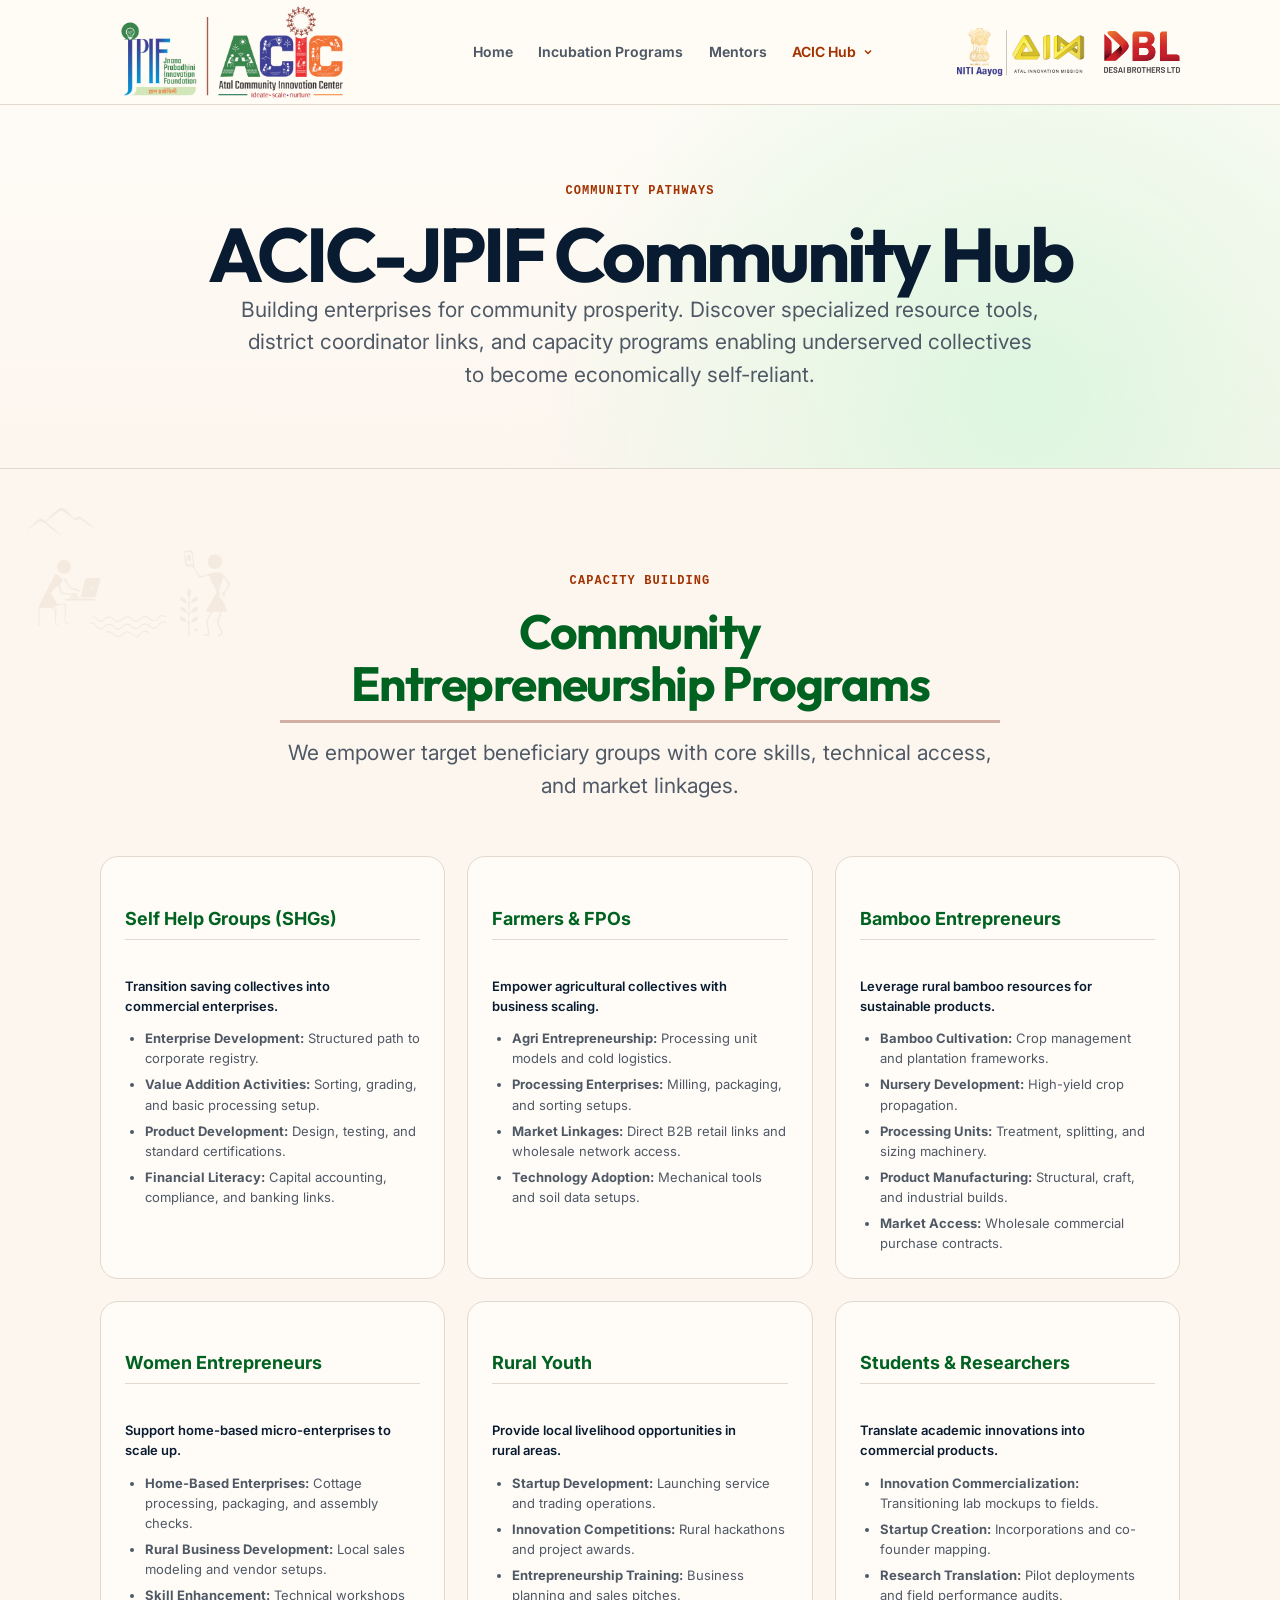
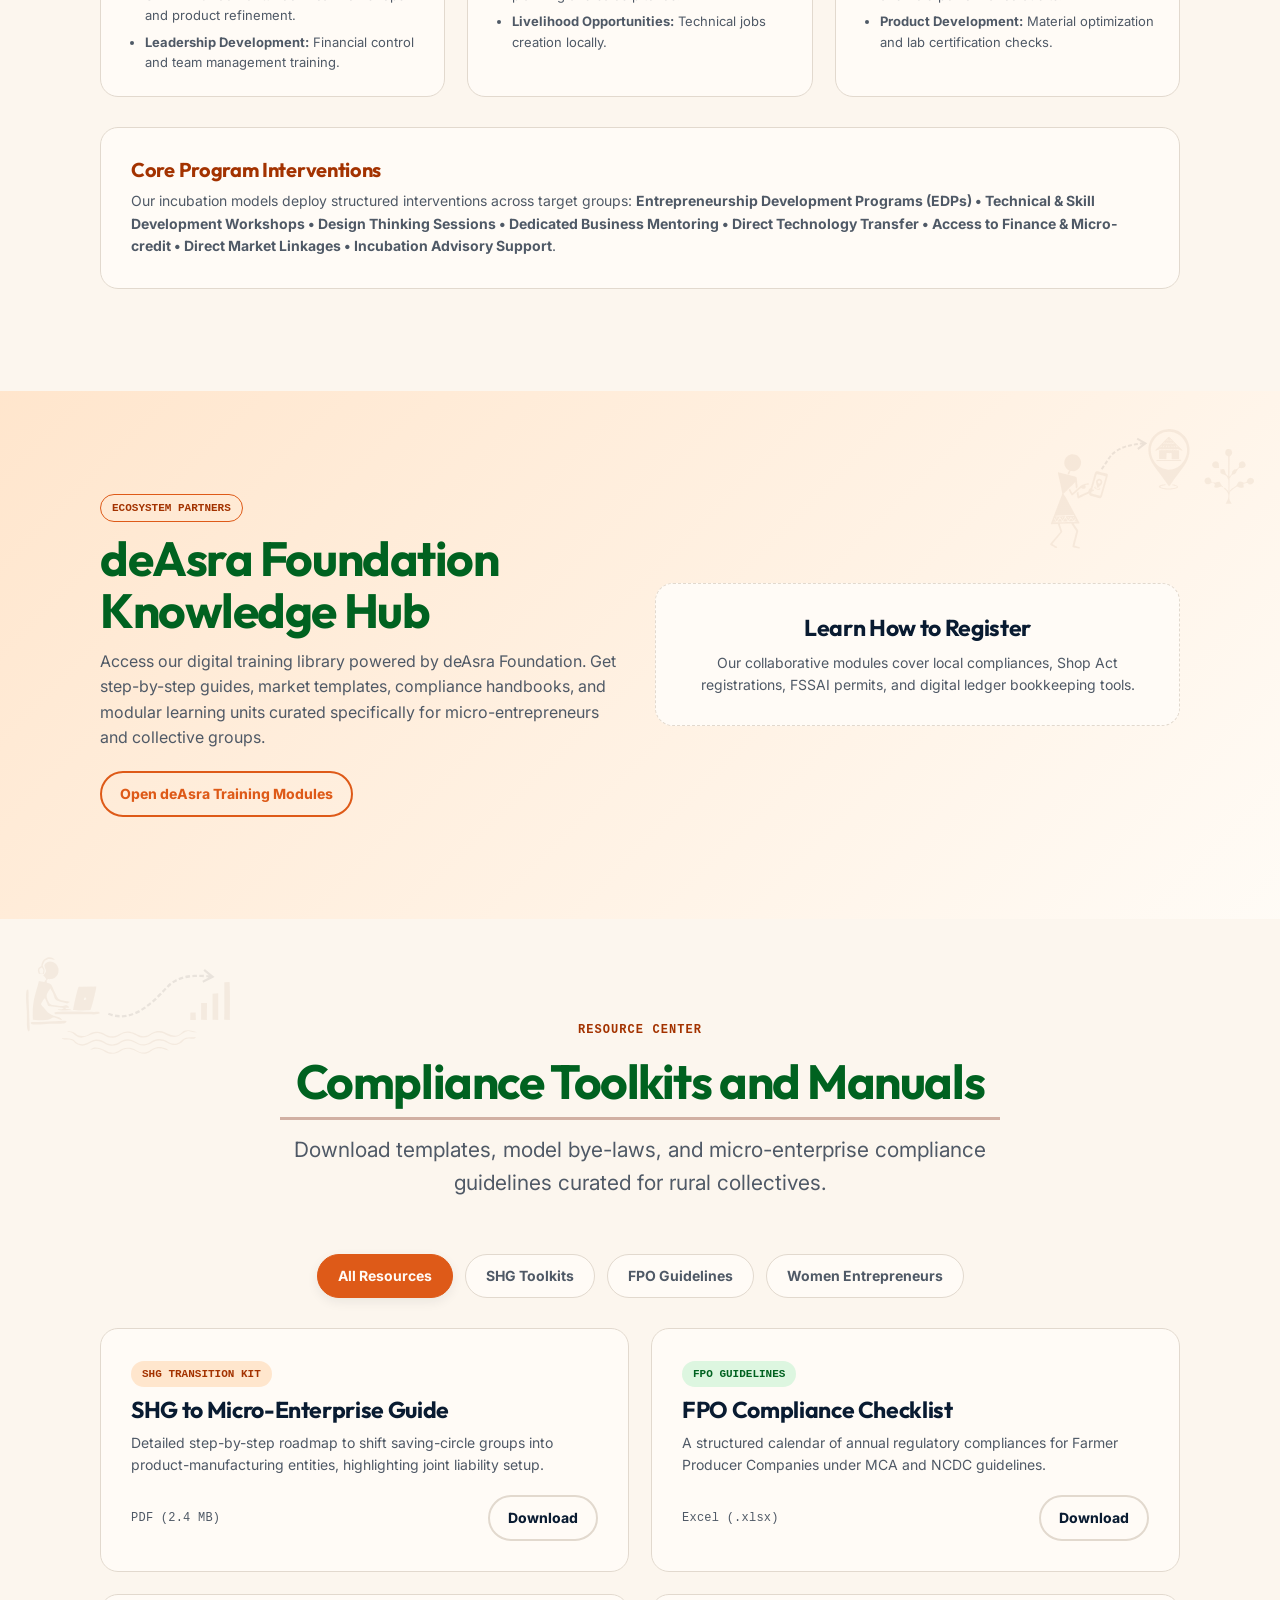
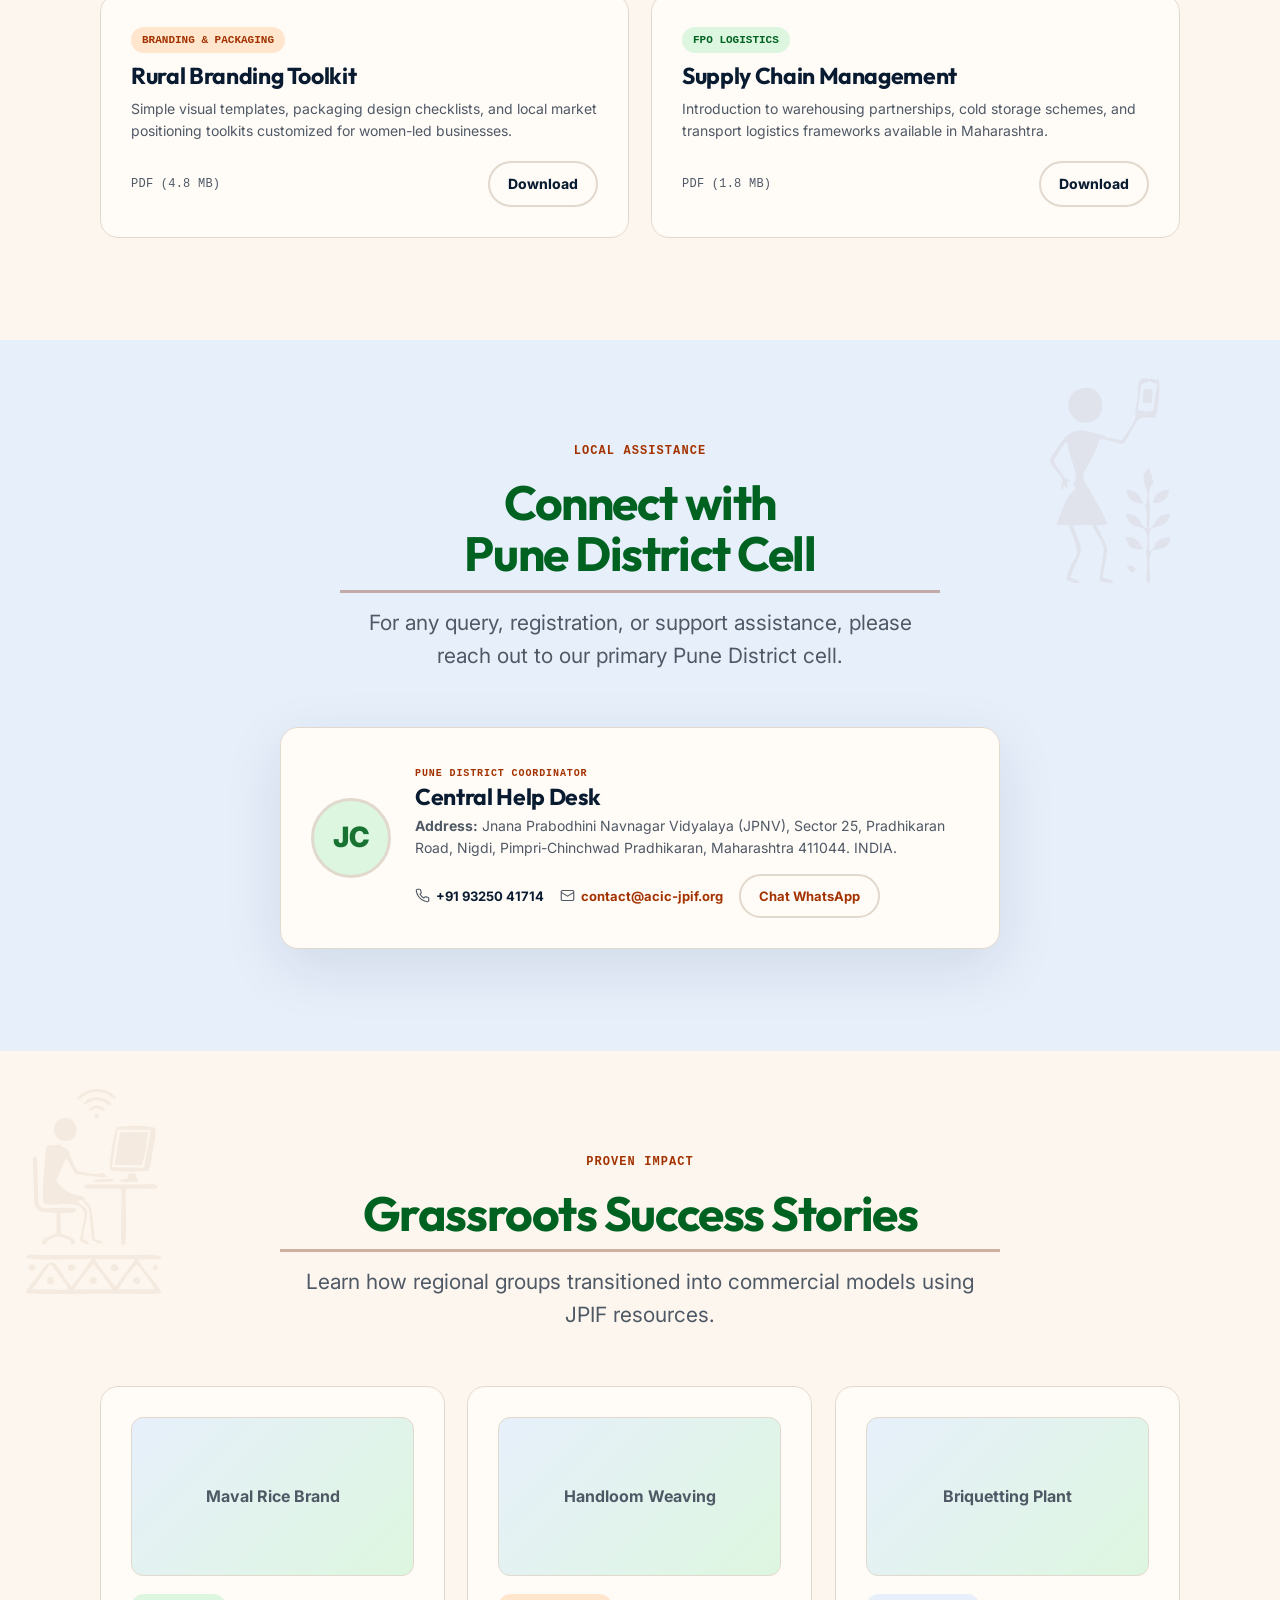
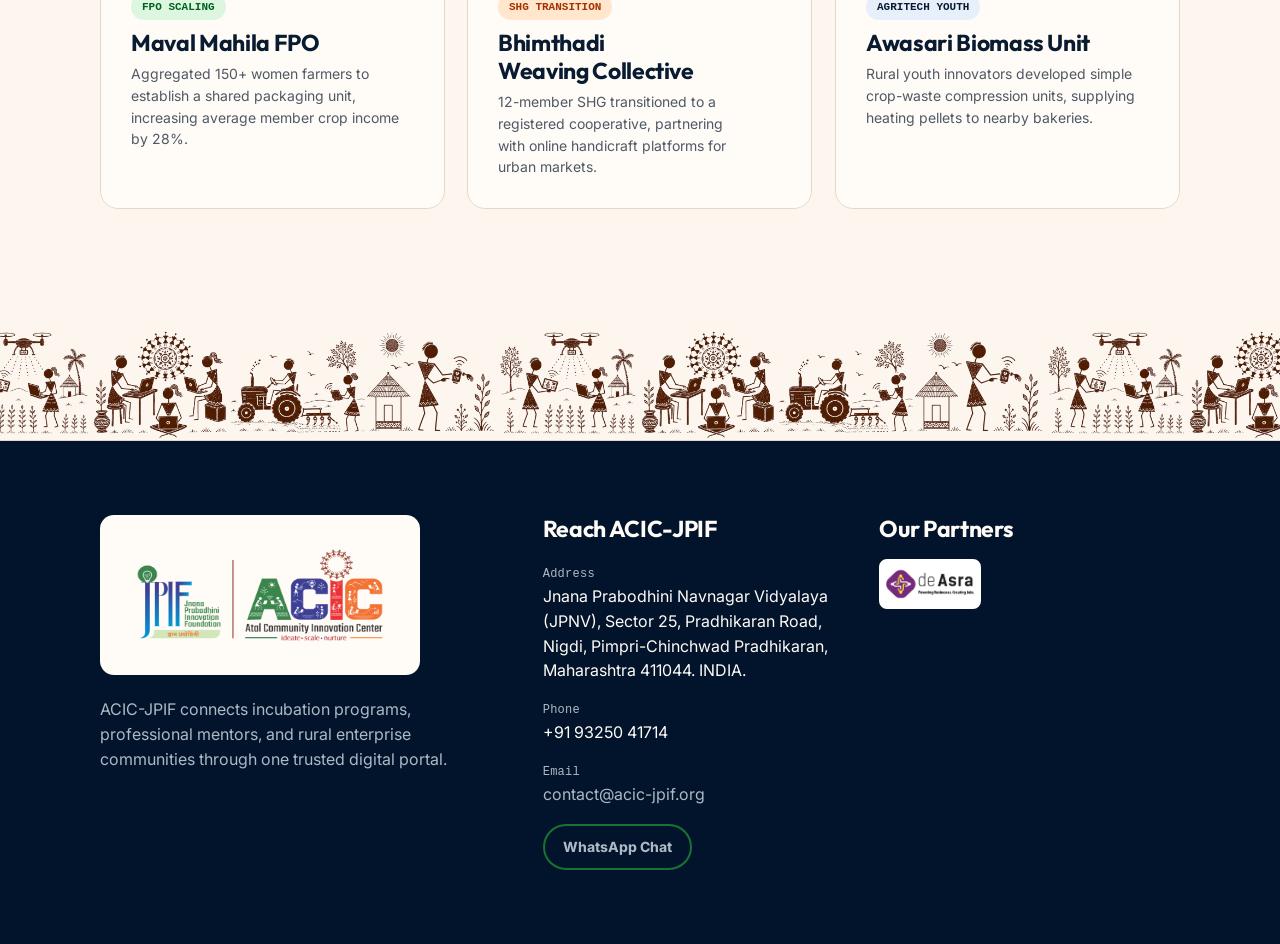
==== commit fbded399: "Scale down the animated Warli band height by one level across all breakpoints" ====
--- a/community-hub.html
+++ b/community-hub.html
@@ -4,7 +4,7 @@
   <meta charset="utf-8" />
   <meta name="viewport" content="width=device-width, initial-scale=1" />
   <title>Community Hub - ACIC-JPIF</title>
-  <link rel="stylesheet" href="index.css?v=1.9" />
+  <link rel="stylesheet" href="index.css?v=1.10" />
   <style>
     .hub-hero {
       padding-block: clamp(50px, 6vw, 90px);
--- a/index.css
+++ b/index.css
@@ -508,10 +508,10 @@
 .preview-cell { min-height: 48px; border: 1px solid var(--border); border-radius: 10px; background: var(--surface); }
 
 .warli-band {
-  min-height: 180px;
+  min-height: 130px;
   background-image: url("Images/figures.png");
   background-repeat: repeat-x;
-  background-size: auto 148px;
+  background-size: auto 112px;
   background-position: center bottom;
   border-bottom: 1px solid var(--border);
   animation: scrollWarli 150s linear infinite;
@@ -667,7 +667,7 @@
   .track { grid-template-columns: auto 1fr; }
   .field-grid { grid-template-columns: 1fr; }
   .mentor-table th:nth-child(2), .mentor-table td:nth-child(2) { display: none; }
-  .warli-band { min-height: 130px; background-size: auto 112px; }
+  .warli-band { min-height: 90px; background-size: auto 76px; }
   .partner-slots { justify-content: center; gap: 12px; }
   
   /* Stacking layout for mobile screens */
@@ -1153,8 +1153,8 @@
     height: 39px;
   }
   .warli-band {
-    min-height: 220px;
-    background-size: auto 178px;
+    min-height: 180px;
+    background-size: auto 148px;
   }
 }
 
@@ -1199,8 +1199,8 @@
     height: 42px;
   }
   .warli-band {
-    min-height: 260px;
-    background-size: auto 212px;
+    min-height: 220px;
+    background-size: auto 178px;
   }
 }
 
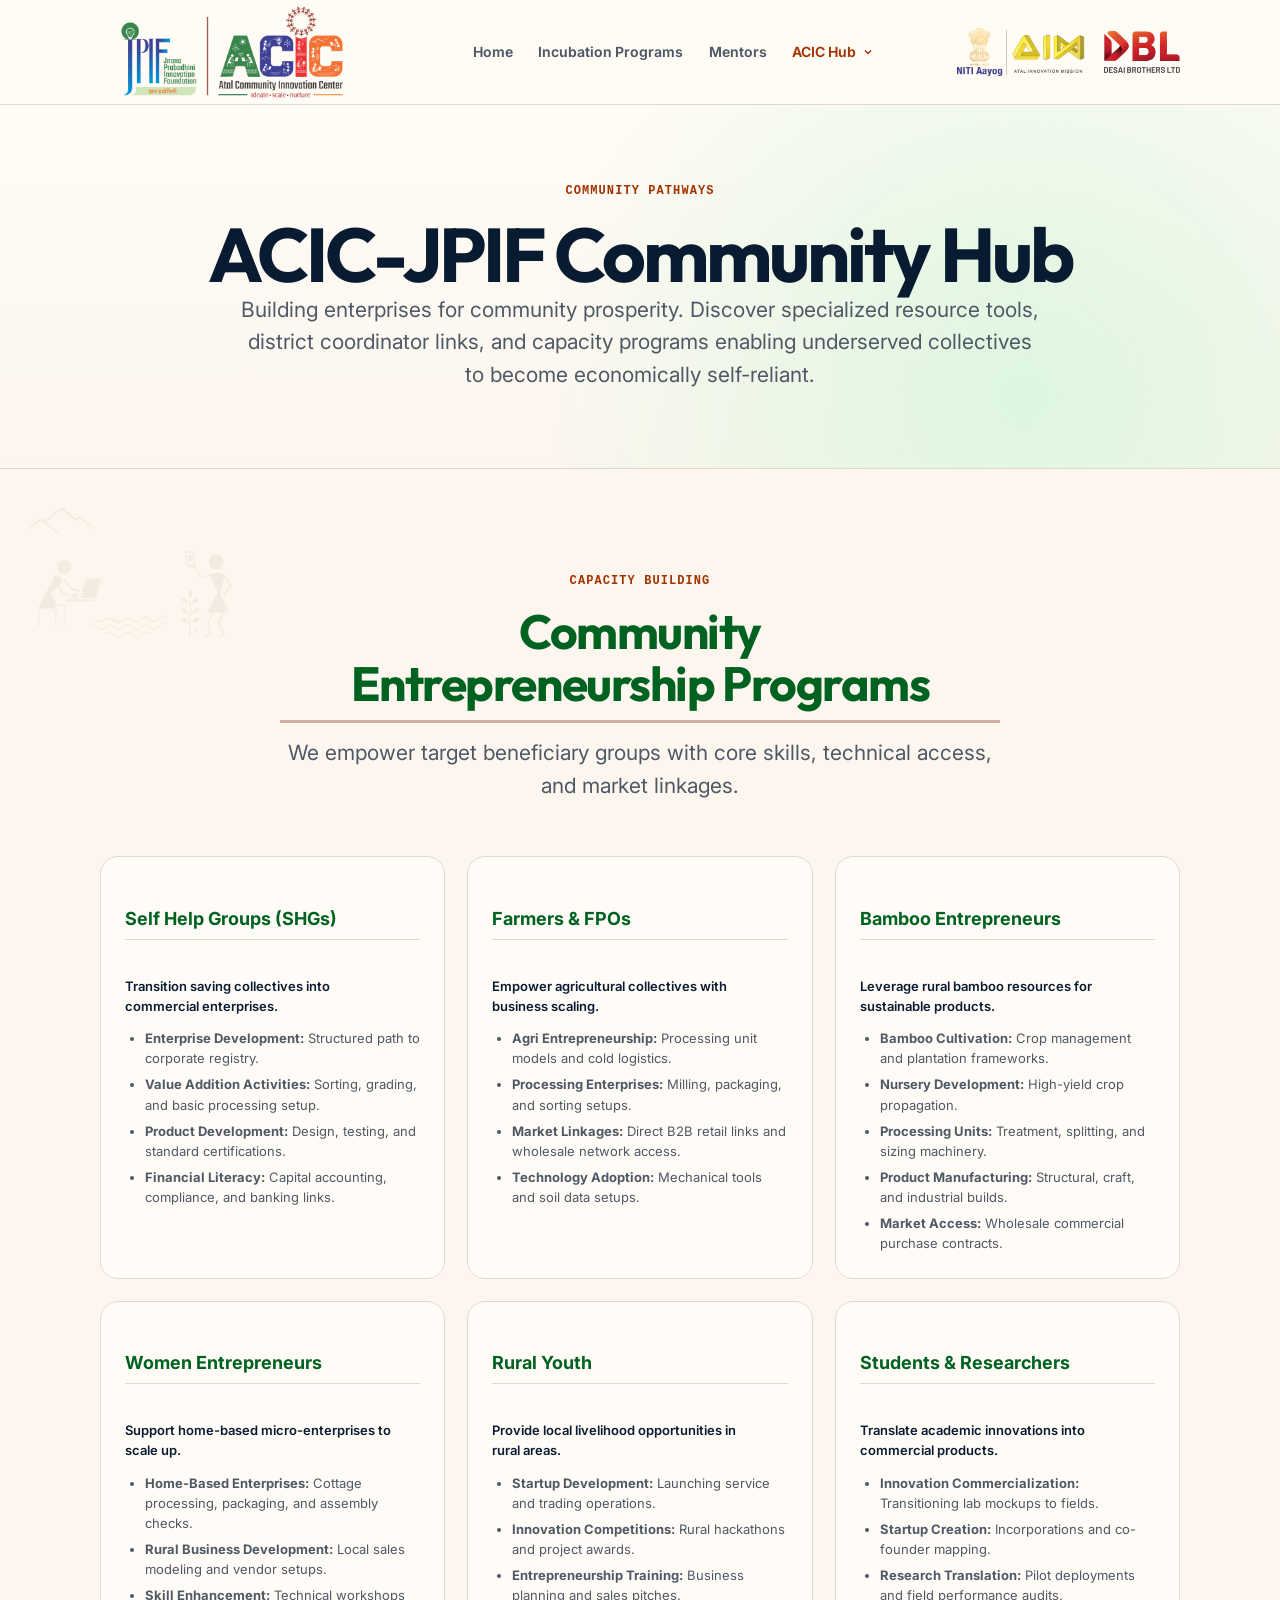
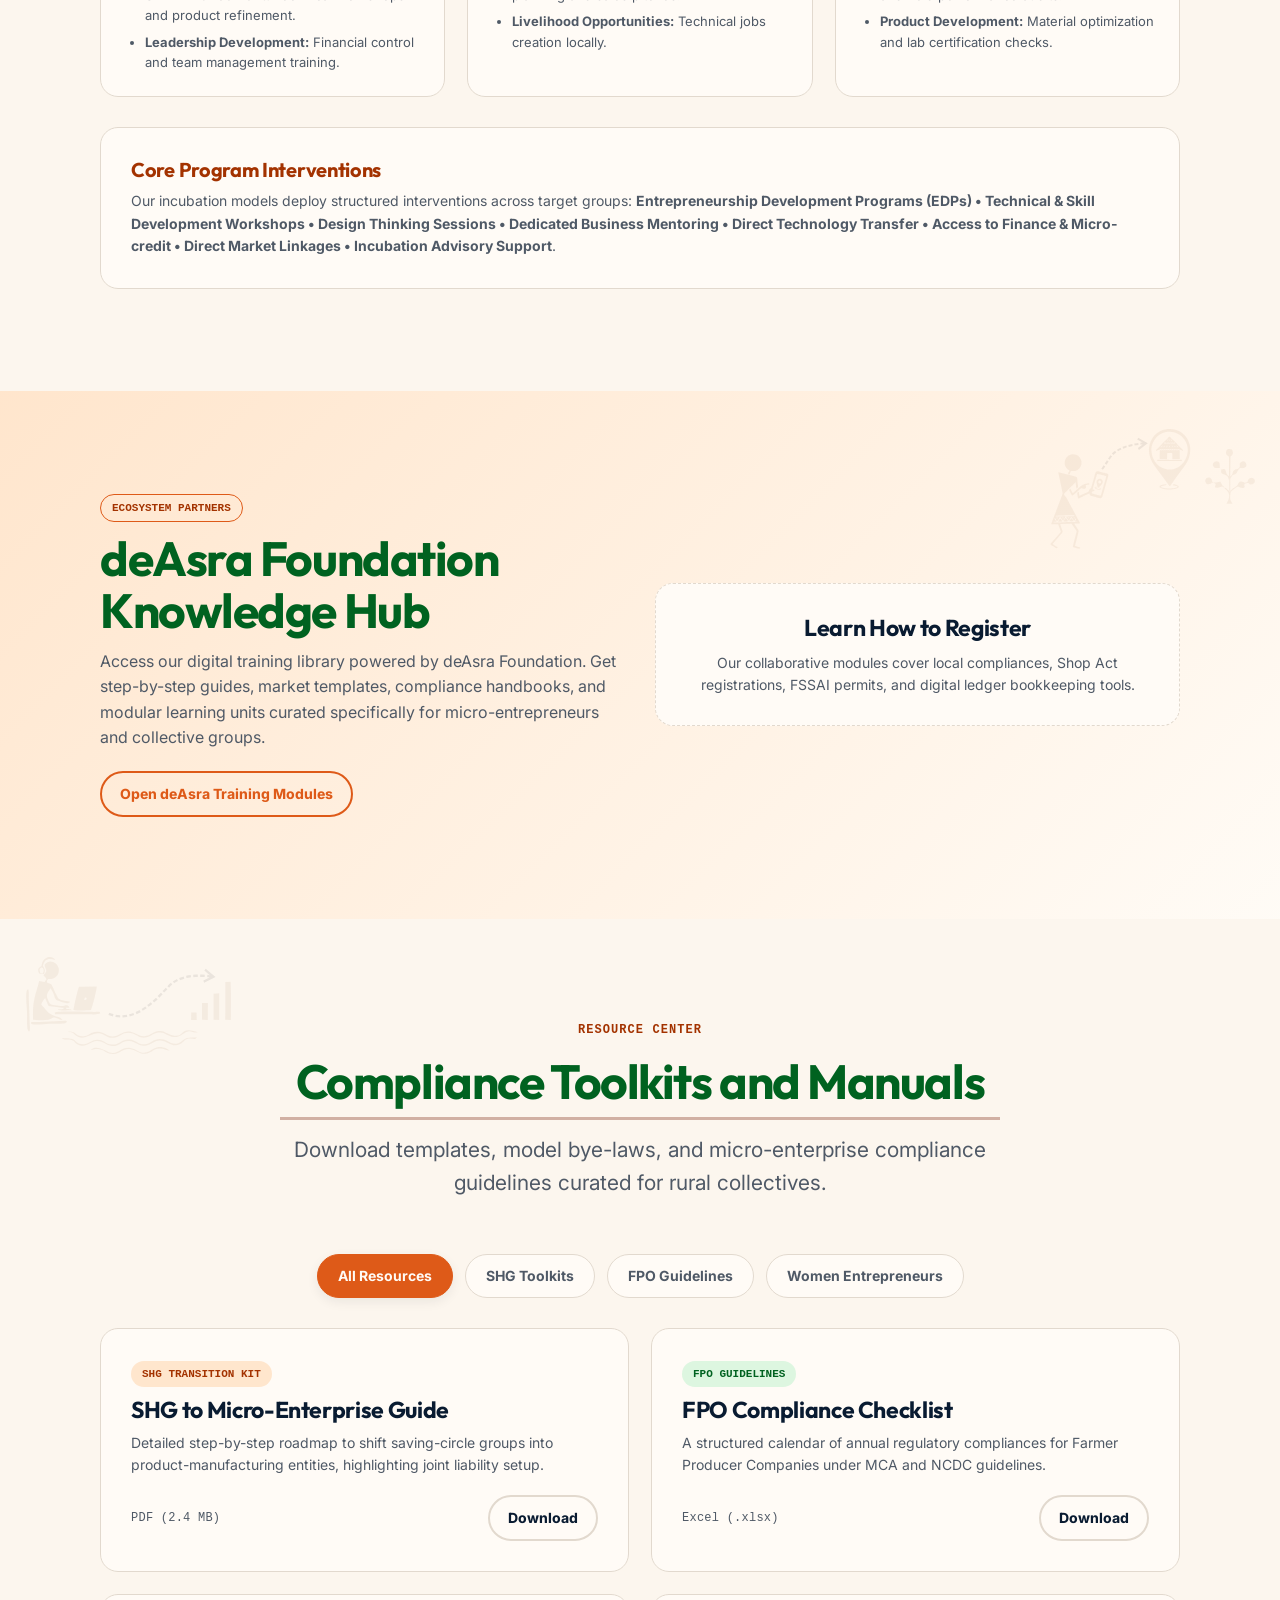
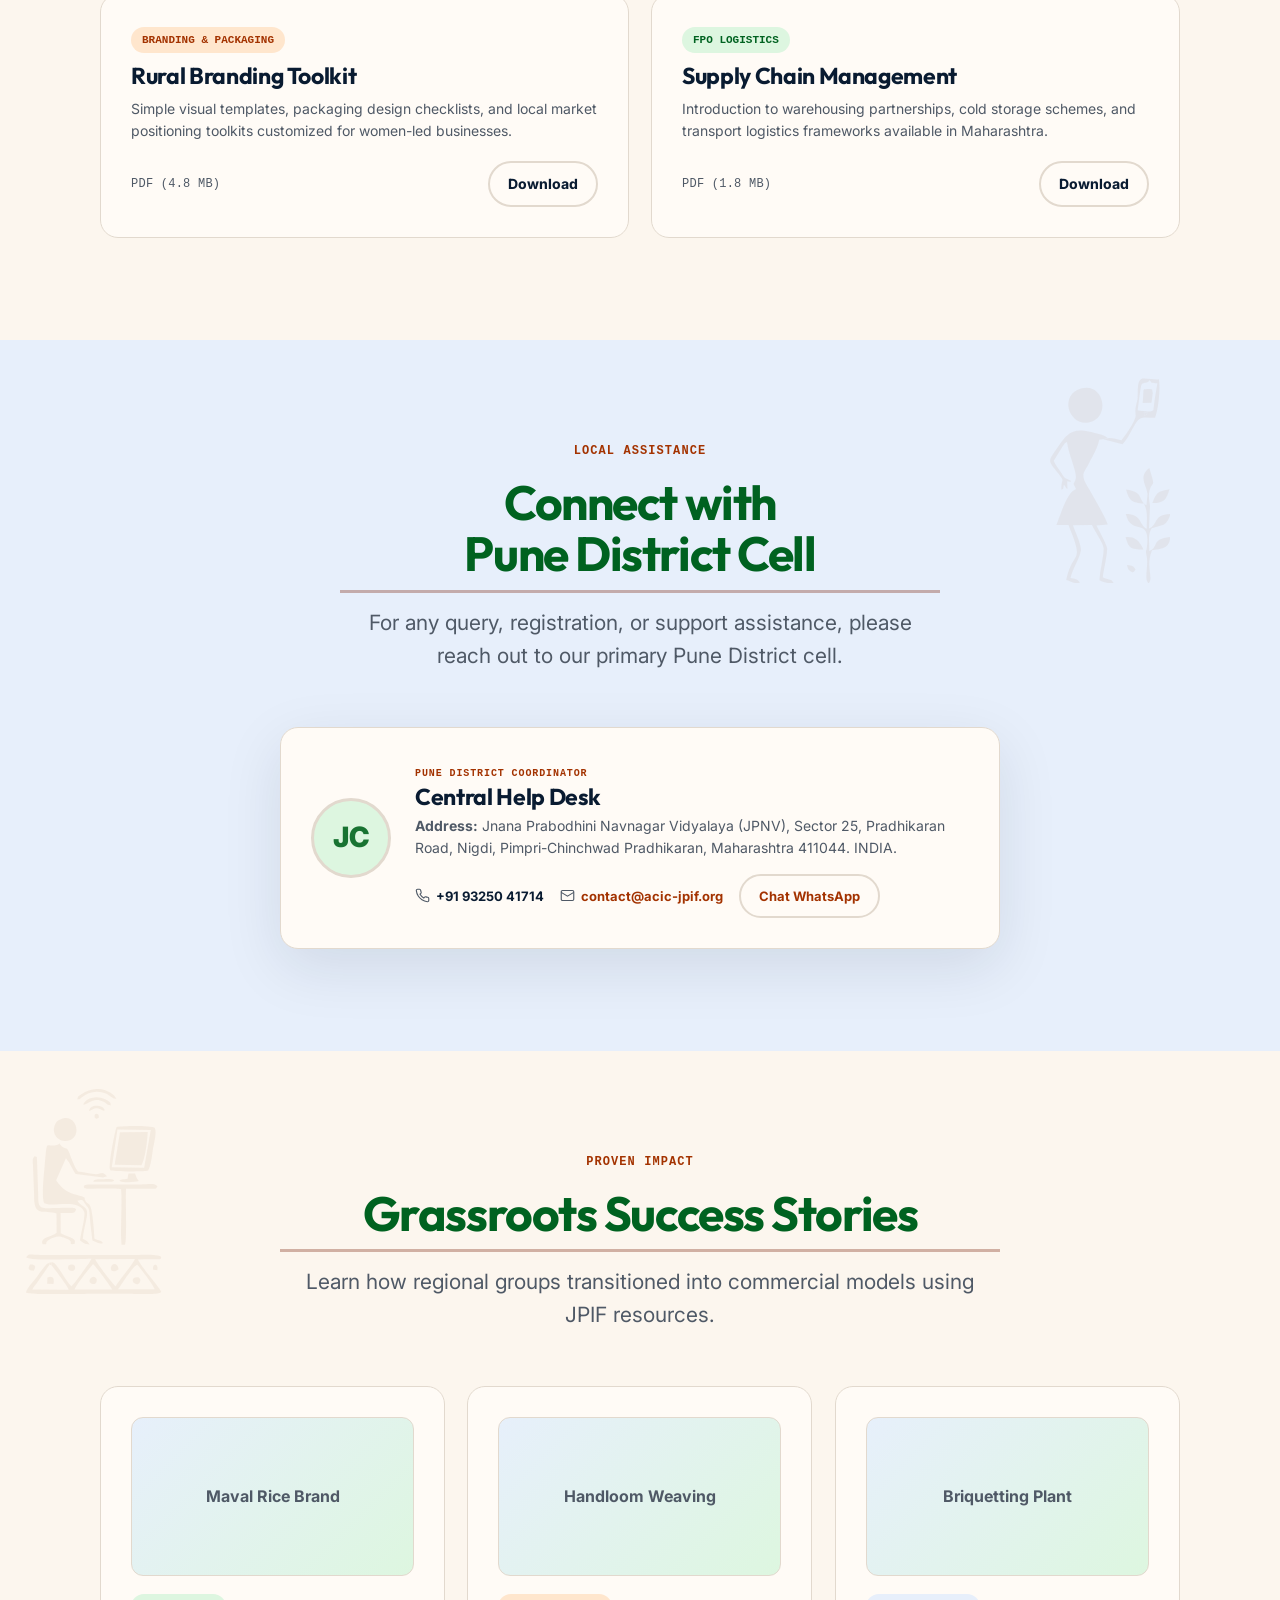
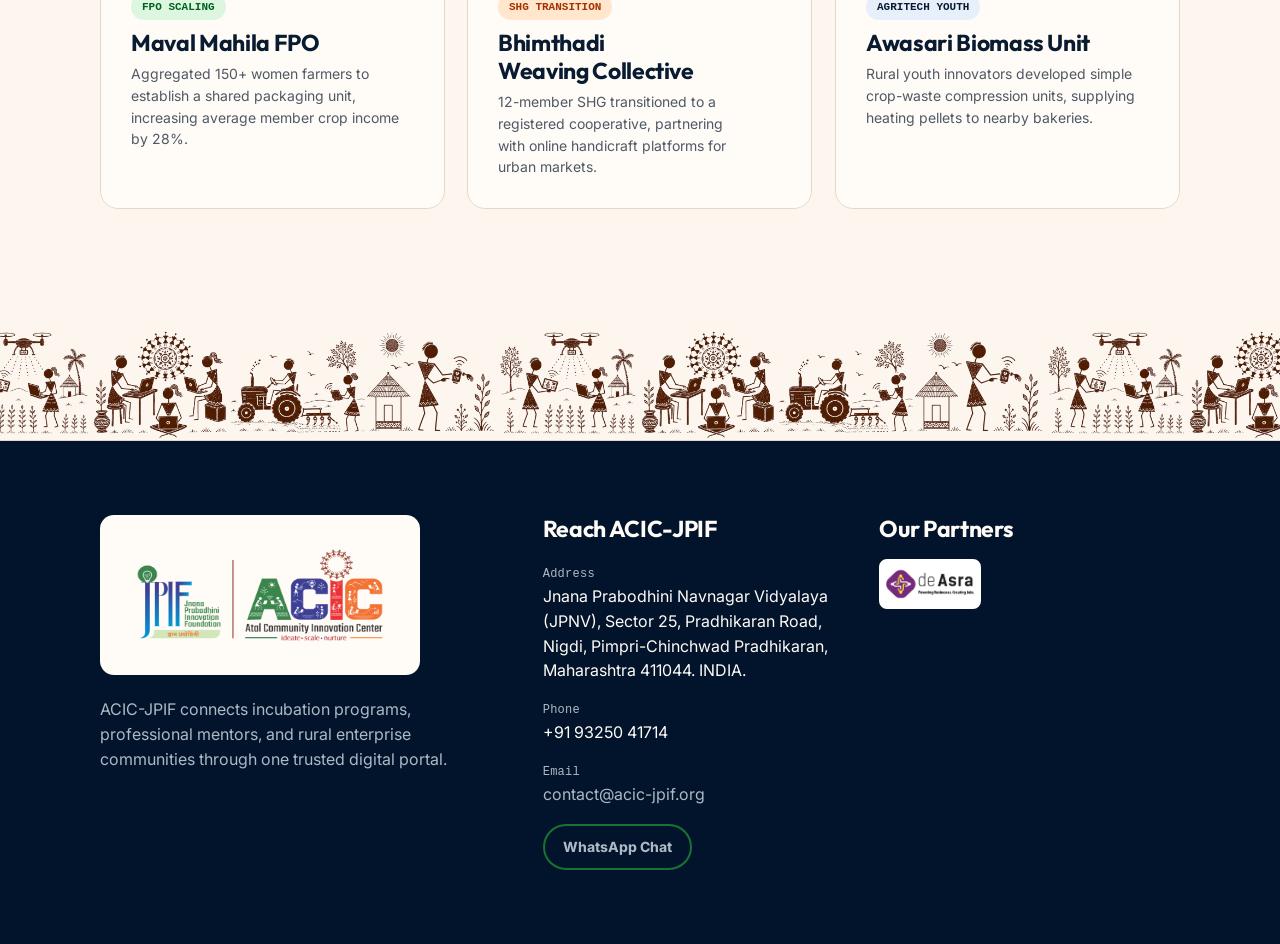
==== commit b5fc8b55: "Add drift fade-in scroll animations for section background ornaments" ====
--- a/community-hub.html
+++ b/community-hub.html
@@ -4,7 +4,7 @@
   <meta charset="utf-8" />
   <meta name="viewport" content="width=device-width, initial-scale=1" />
   <title>Community Hub - ACIC-JPIF</title>
-  <link rel="stylesheet" href="index.css?v=1.10" />
+  <link rel="stylesheet" href="index.css?v=1.11" />
   <style>
     .hub-hero {
       padding-block: clamp(50px, 6vw, 90px);
@@ -512,6 +512,6 @@
       });
     }
   </script>
-  <script src="app.js"></script>
+  <script src="app.js?v=1.1"></script>
 </body>
 </html>
--- a/index.css
+++ b/index.css
@@ -1230,25 +1230,51 @@
   background-size: contain;
   pointer-events: none;
   z-index: 1;
-  transition: all 0.3s ease;
-}
-
+  transition: opacity 1.2s cubic-bezier(0.16, 1, 0.3, 1), transform 1.2s cubic-bezier(0.16, 1, 0.3, 1);
+  will-change: transform, opacity;
+}
+
+/* Default visible state (fallback if JS is off/not loaded) */
 .decor-left::before {
   left: 2%;
   opacity: 0.07;
+  transform: translateX(0);
 }
 
 .decor-right::before {
   right: 2%;
   opacity: 0.07;
+  transform: translateX(0);
+}
+
+/* Hidden State (staged by JS before scroll) */
+.decor-left.decor-animate::before {
+  opacity: 0;
+  transform: translateX(-40px);
+}
+.decor-right.decor-animate::before {
+  opacity: 0;
+  transform: translateX(40px);
+}
+
+/* Visible State (after scroll intersection) */
+.decor-left.decor-visible::before {
+  opacity: 0.07;
+  transform: translateX(0);
+}
+.decor-right.decor-visible::before {
+  opacity: 0.07;
+  transform: translateX(0);
 }
 
 @media (min-width: 1440px) {
-  .decor-left::before {
+  .decor-left::before,
+  .decor-left.decor-visible::before {
     left: 4%;
     opacity: 0.12;
   }
-  .decor-right::before {
+  .decor-right::before,
+  .decor-right.decor-visible::before {
     right: 4%;
     opacity: 0.12;
   }
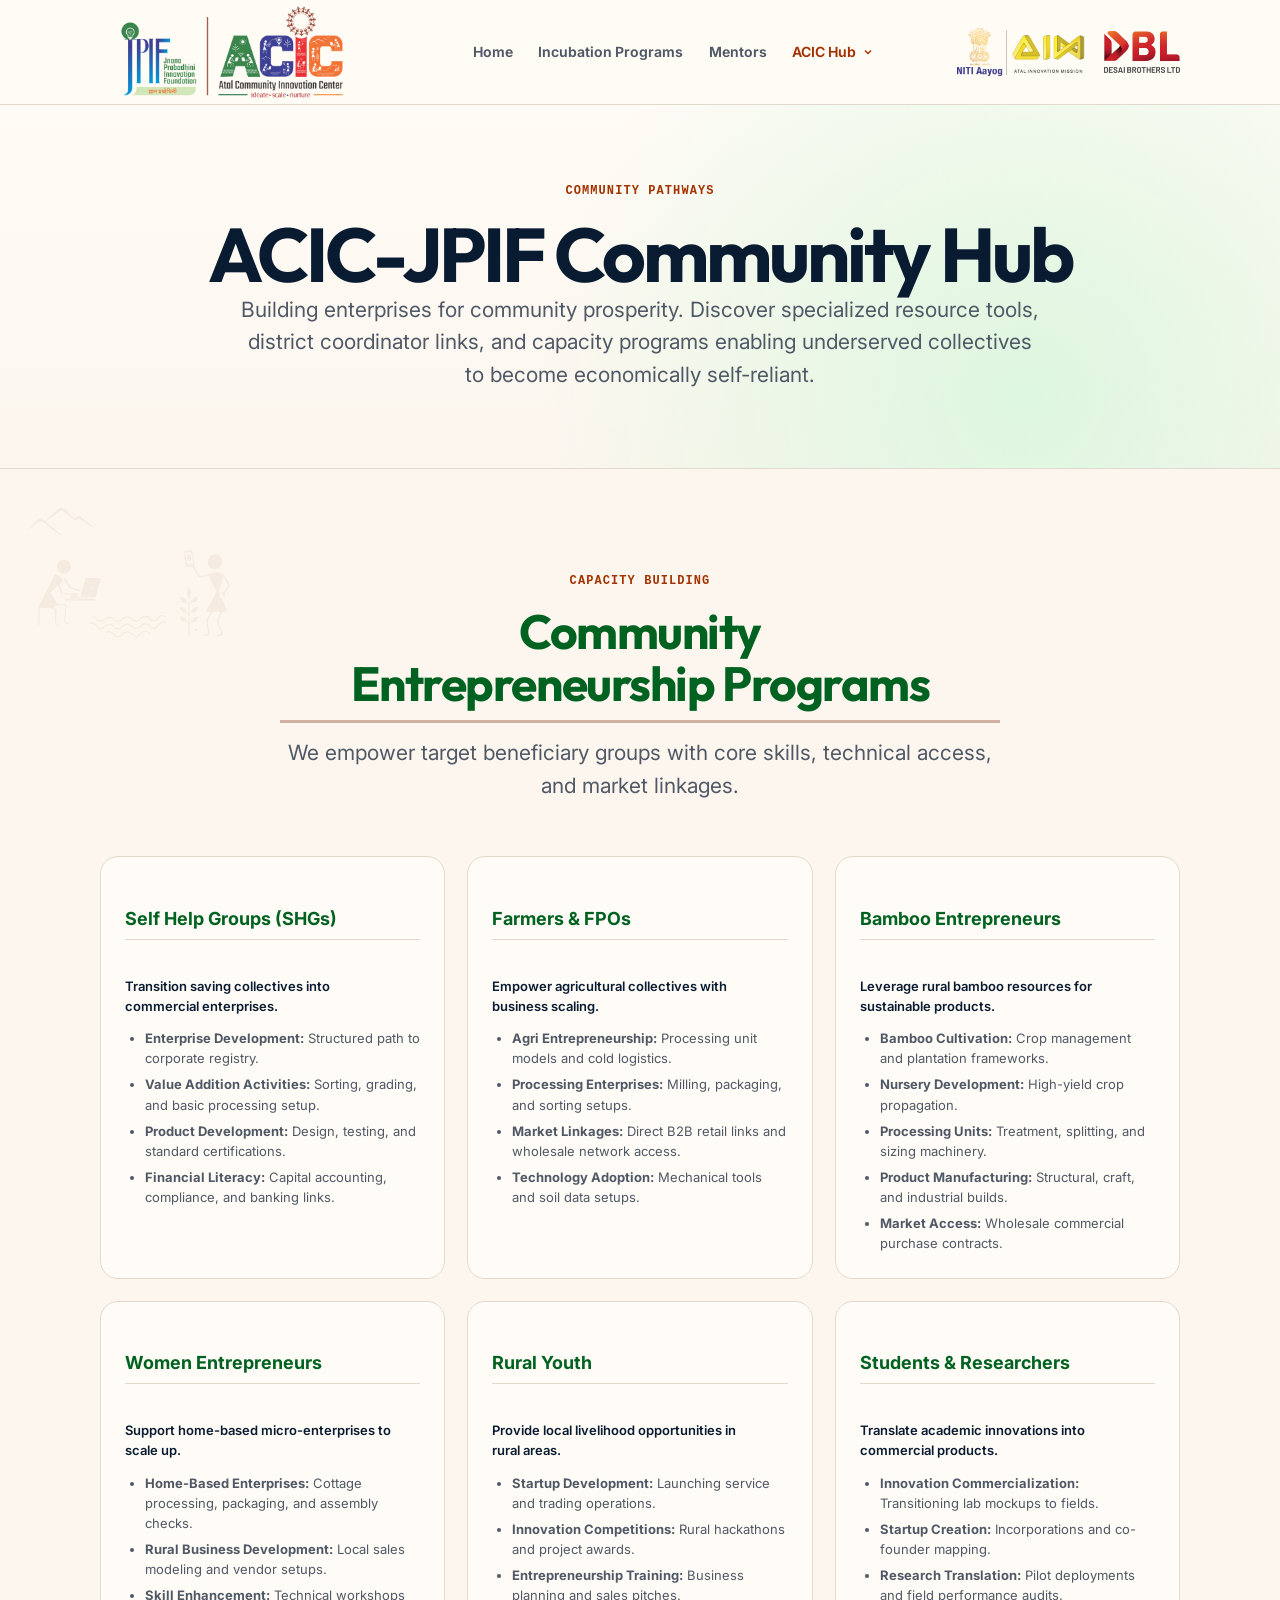
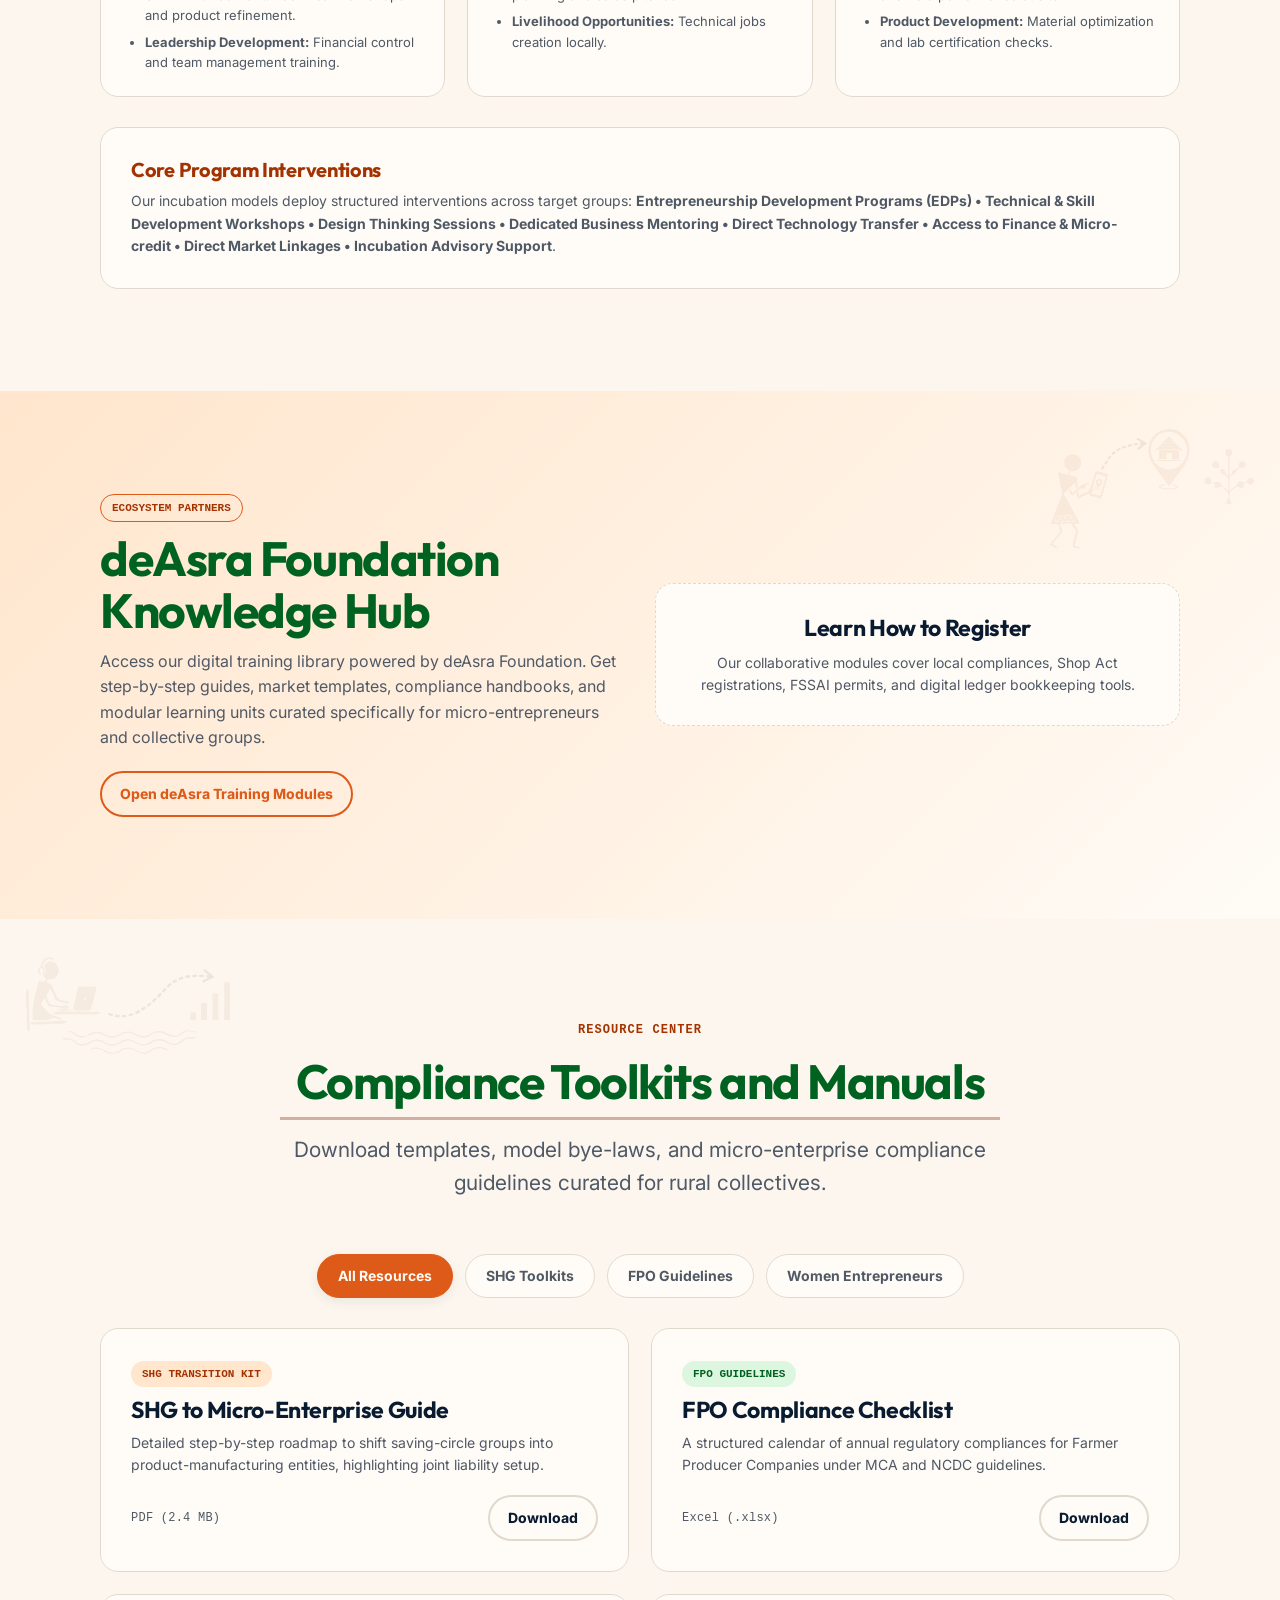
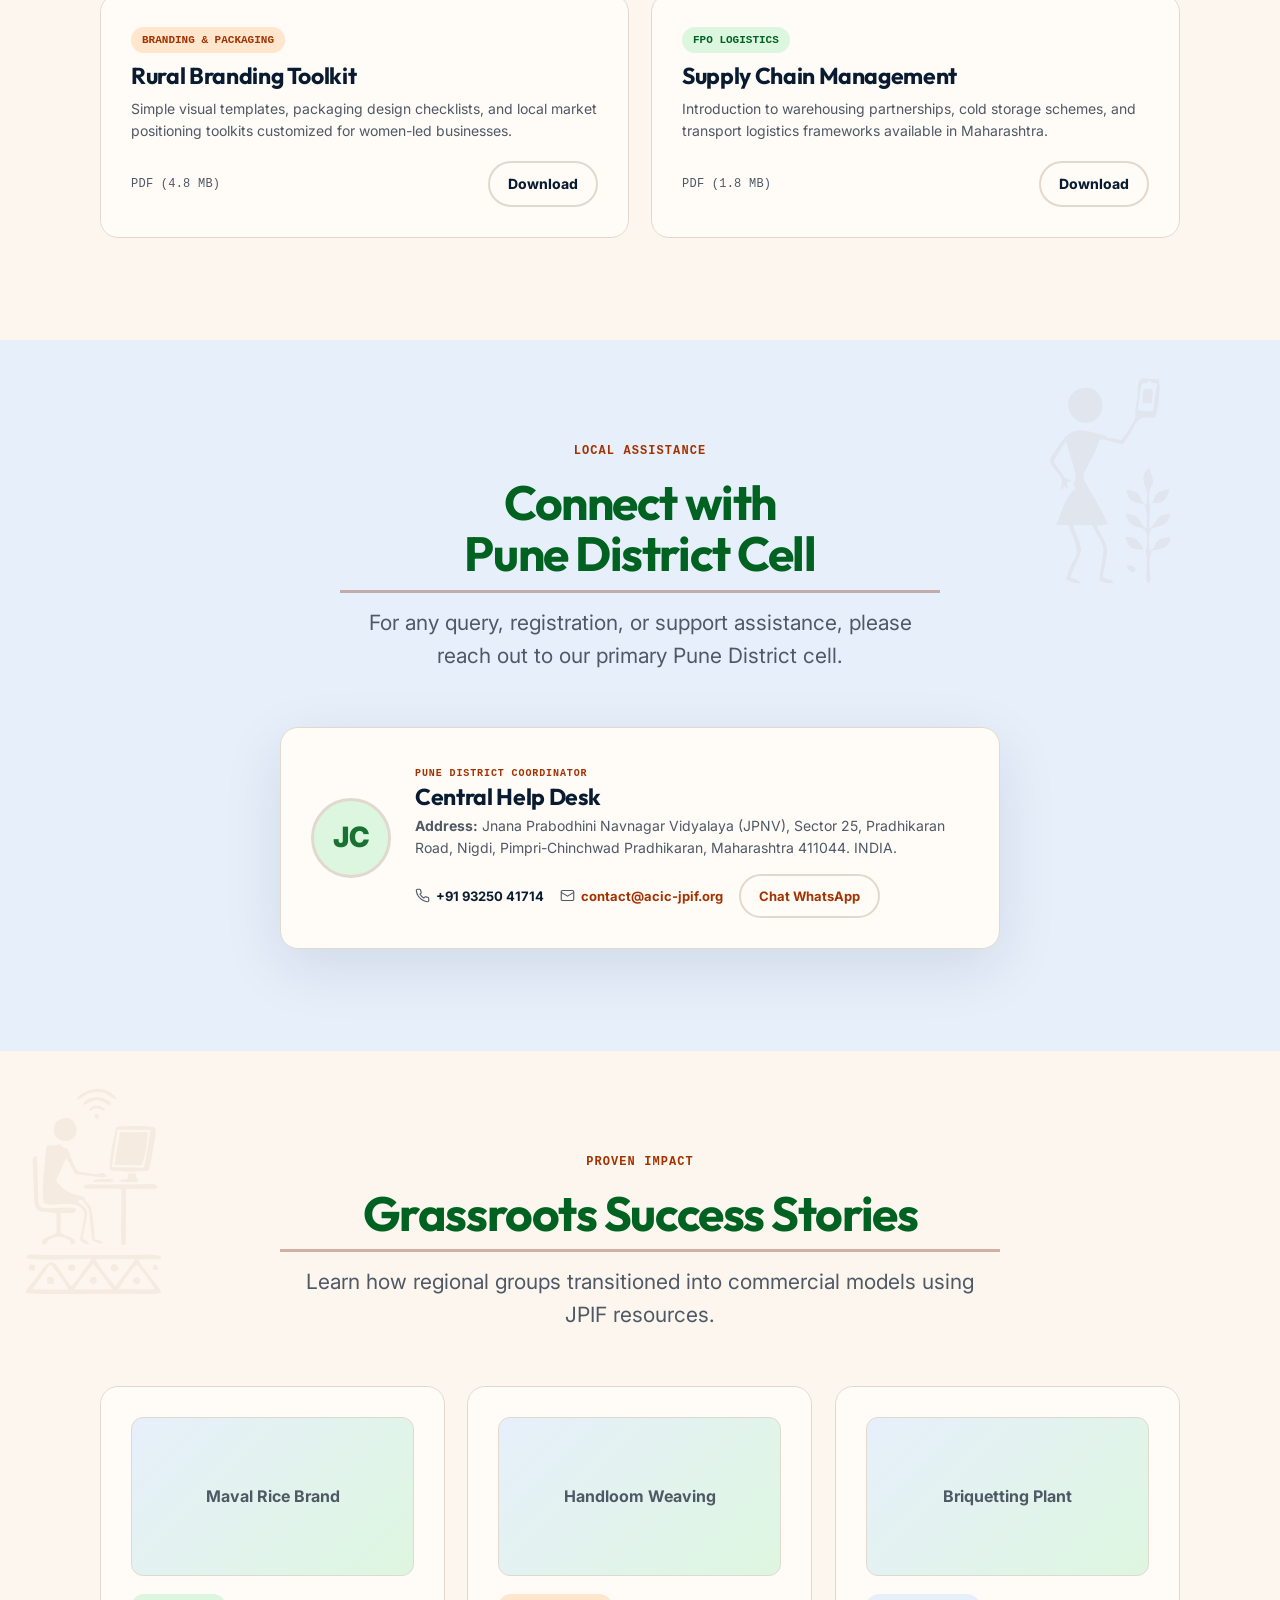
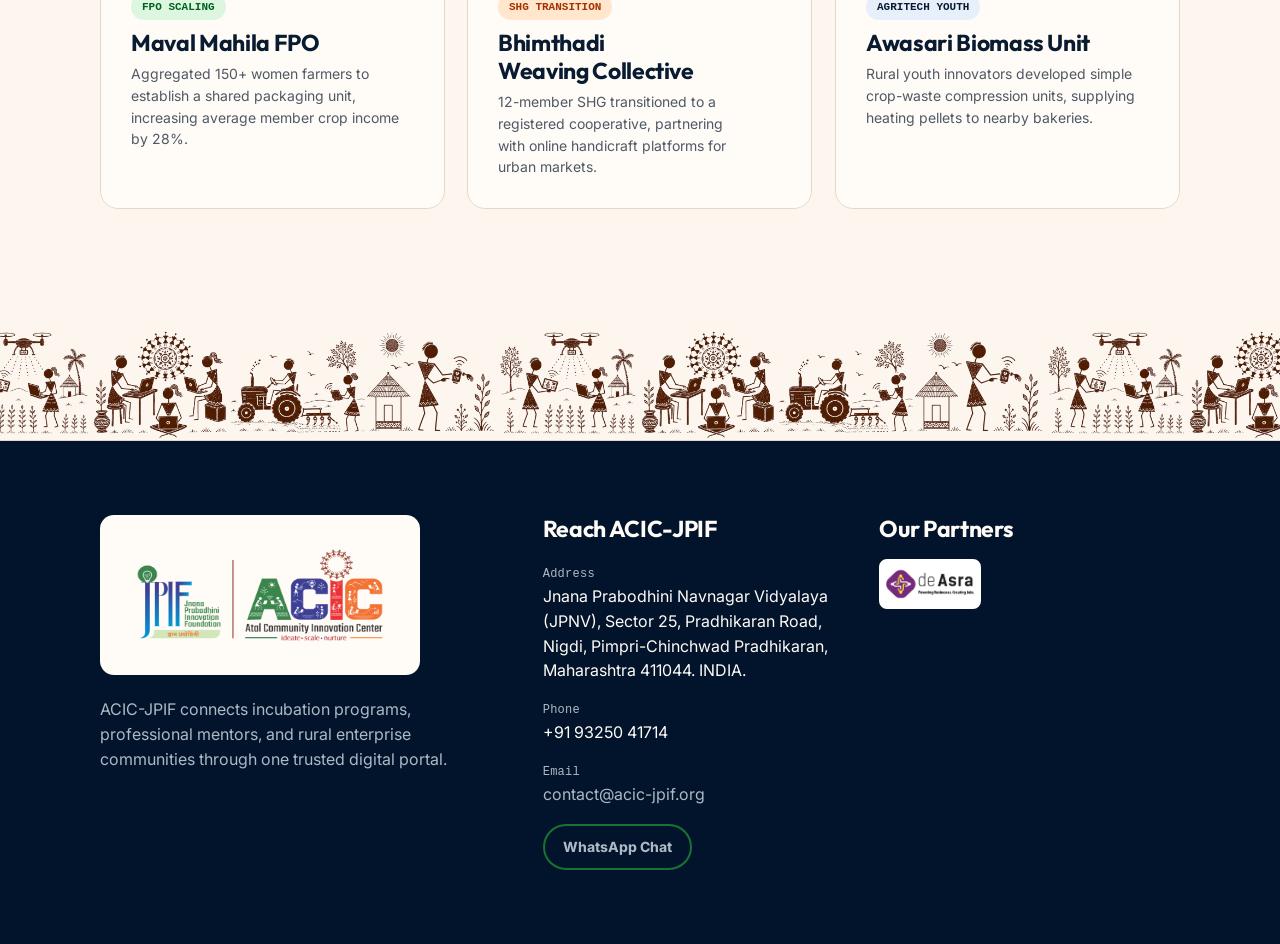
==== commit d1904f82: "Update background decoration animation to use opacity fade and blur-to-clear instead of translateX s" ====
--- a/community-hub.html
+++ b/community-hub.html
@@ -4,7 +4,7 @@
   <meta charset="utf-8" />
   <meta name="viewport" content="width=device-width, initial-scale=1" />
   <title>Community Hub - ACIC-JPIF</title>
-  <link rel="stylesheet" href="index.css?v=1.11" />
+  <link rel="stylesheet" href="index.css?v=1.12" />
   <style>
     .hub-hero {
       padding-block: clamp(50px, 6vw, 90px);
@@ -512,6 +512,6 @@
       });
     }
   </script>
-  <script src="app.js?v=1.1"></script>
+  <script src="app.js?v=1.2"></script>
 </body>
 </html>
--- a/index.css
+++ b/index.css
@@ -1230,41 +1230,41 @@
   background-size: contain;
   pointer-events: none;
   z-index: 1;
-  transition: opacity 1.2s cubic-bezier(0.16, 1, 0.3, 1), transform 1.2s cubic-bezier(0.16, 1, 0.3, 1);
-  will-change: transform, opacity;
+  transition: opacity 1.2s cubic-bezier(0.16, 1, 0.3, 1), filter 1.2s cubic-bezier(0.16, 1, 0.3, 1);
+  will-change: filter, opacity;
 }
 
 /* Default visible state (fallback if JS is off/not loaded) */
 .decor-left::before {
   left: 2%;
   opacity: 0.07;
-  transform: translateX(0);
+  filter: blur(0);
 }
 
 .decor-right::before {
   right: 2%;
   opacity: 0.07;
-  transform: translateX(0);
+  filter: blur(0);
 }
 
 /* Hidden State (staged by JS before scroll) */
 .decor-left.decor-animate::before {
   opacity: 0;
-  transform: translateX(-40px);
+  filter: blur(12px);
 }
 .decor-right.decor-animate::before {
   opacity: 0;
-  transform: translateX(40px);
+  filter: blur(12px);
 }
 
 /* Visible State (after scroll intersection) */
 .decor-left.decor-visible::before {
   opacity: 0.07;
-  transform: translateX(0);
+  filter: blur(0);
 }
 .decor-right.decor-visible::before {
   opacity: 0.07;
-  transform: translateX(0);
+  filter: blur(0);
 }
 
 @media (min-width: 1440px) {
@@ -1272,11 +1272,13 @@
   .decor-left.decor-visible::before {
     left: 4%;
     opacity: 0.12;
+    filter: blur(0);
   }
   .decor-right::before,
   .decor-right.decor-visible::before {
     right: 4%;
     opacity: 0.12;
+    filter: blur(0);
   }
 }
 
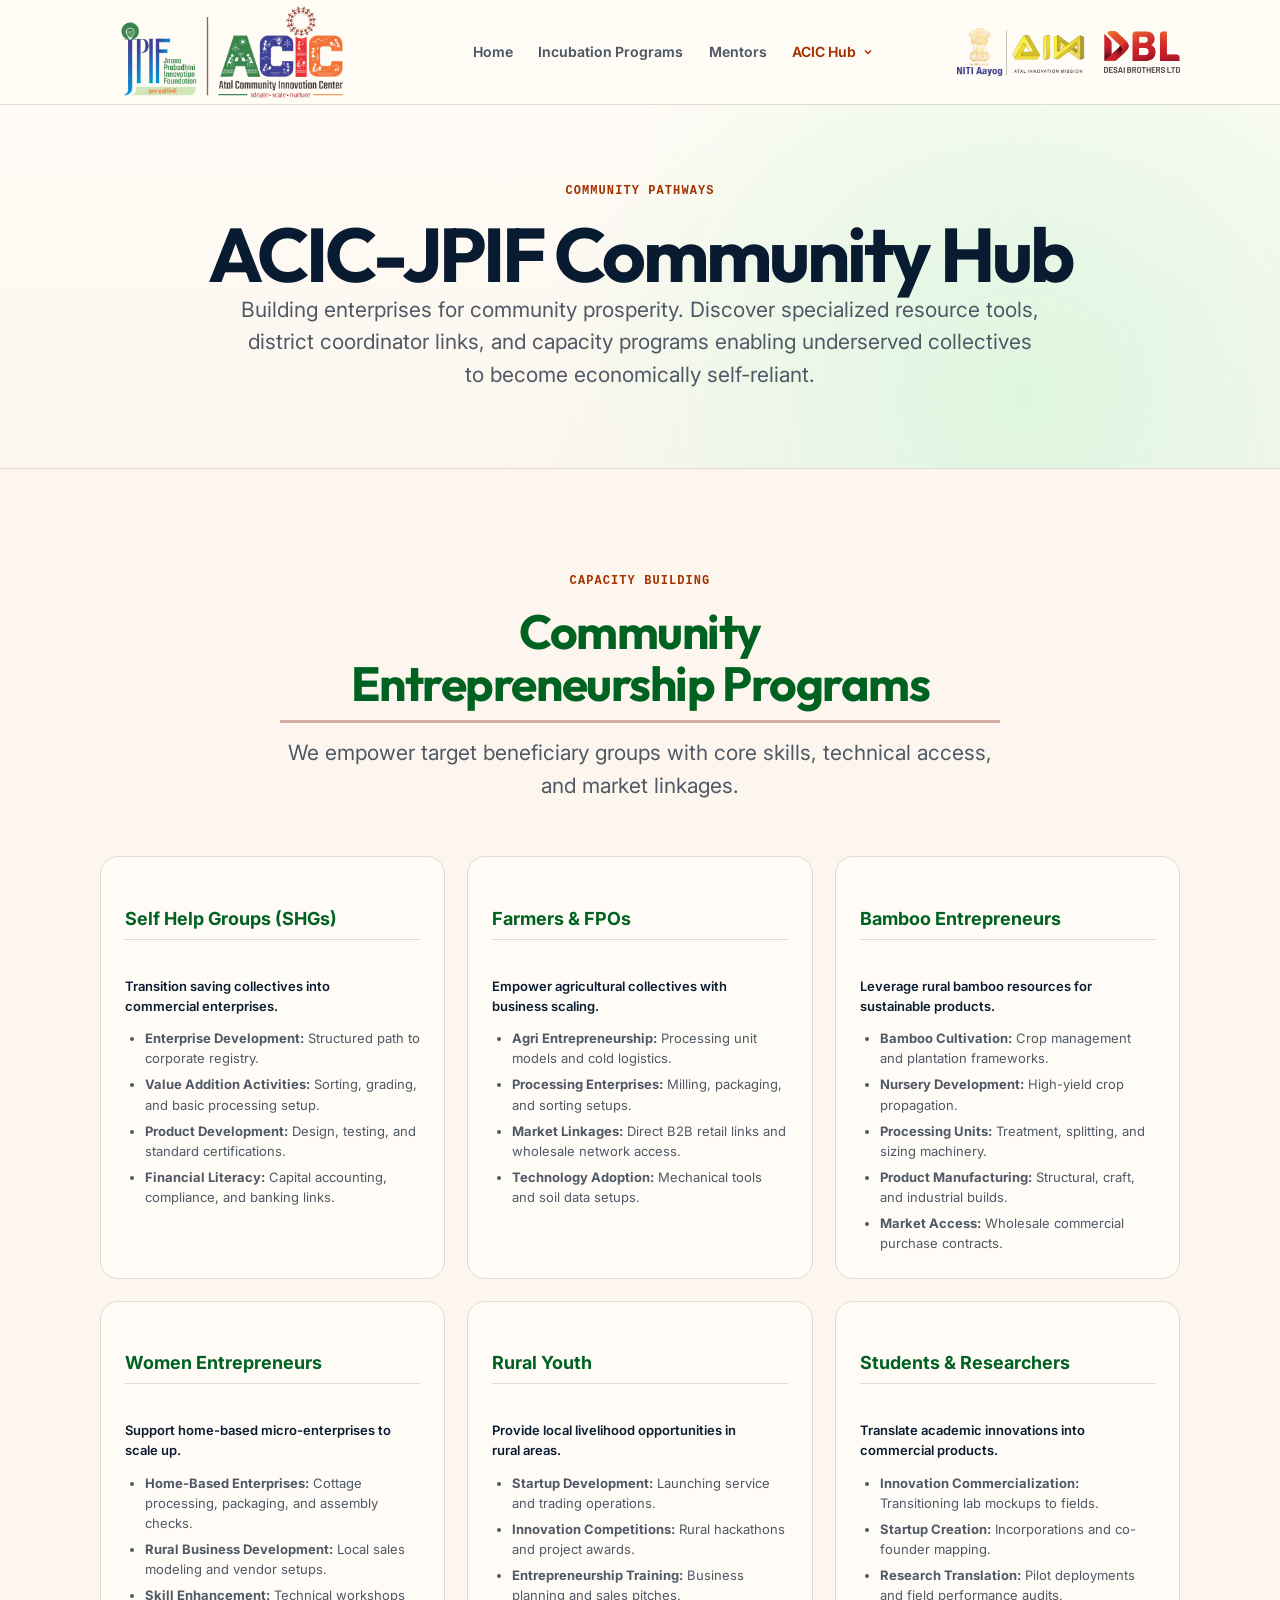
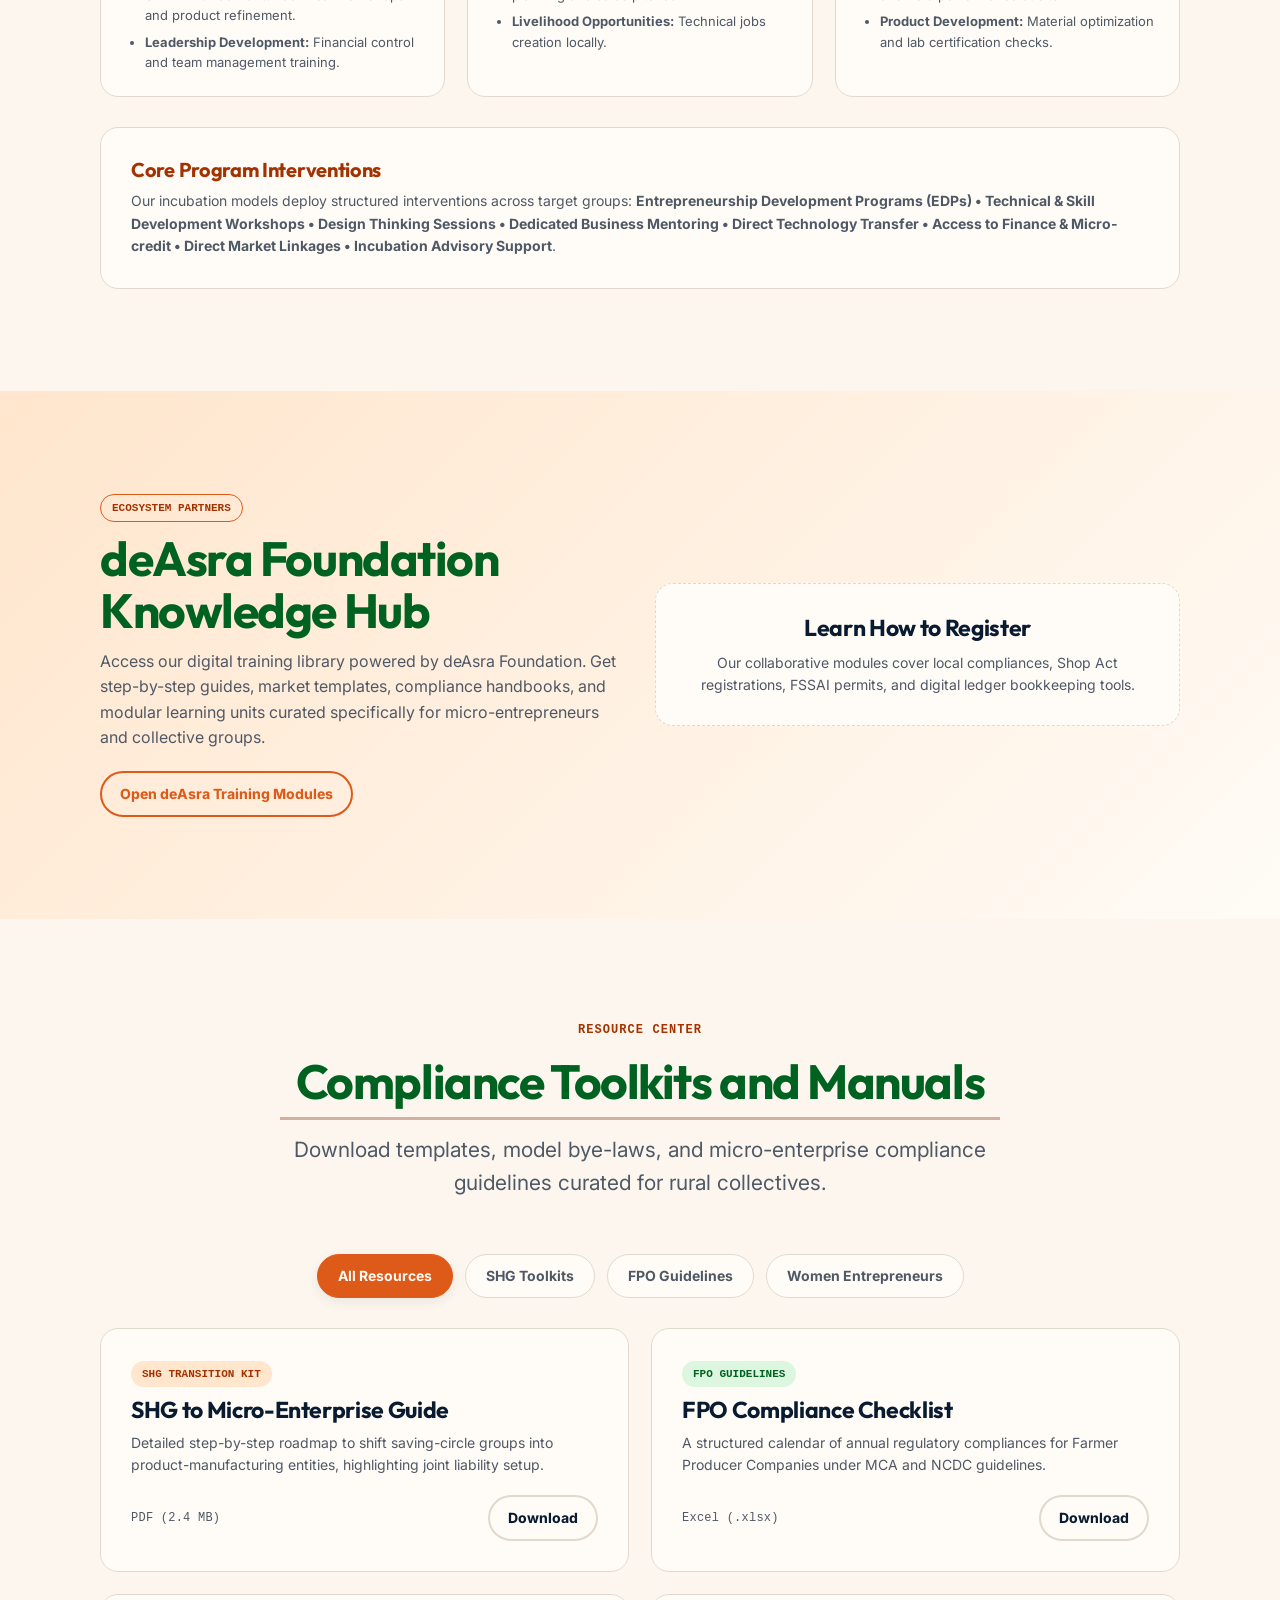
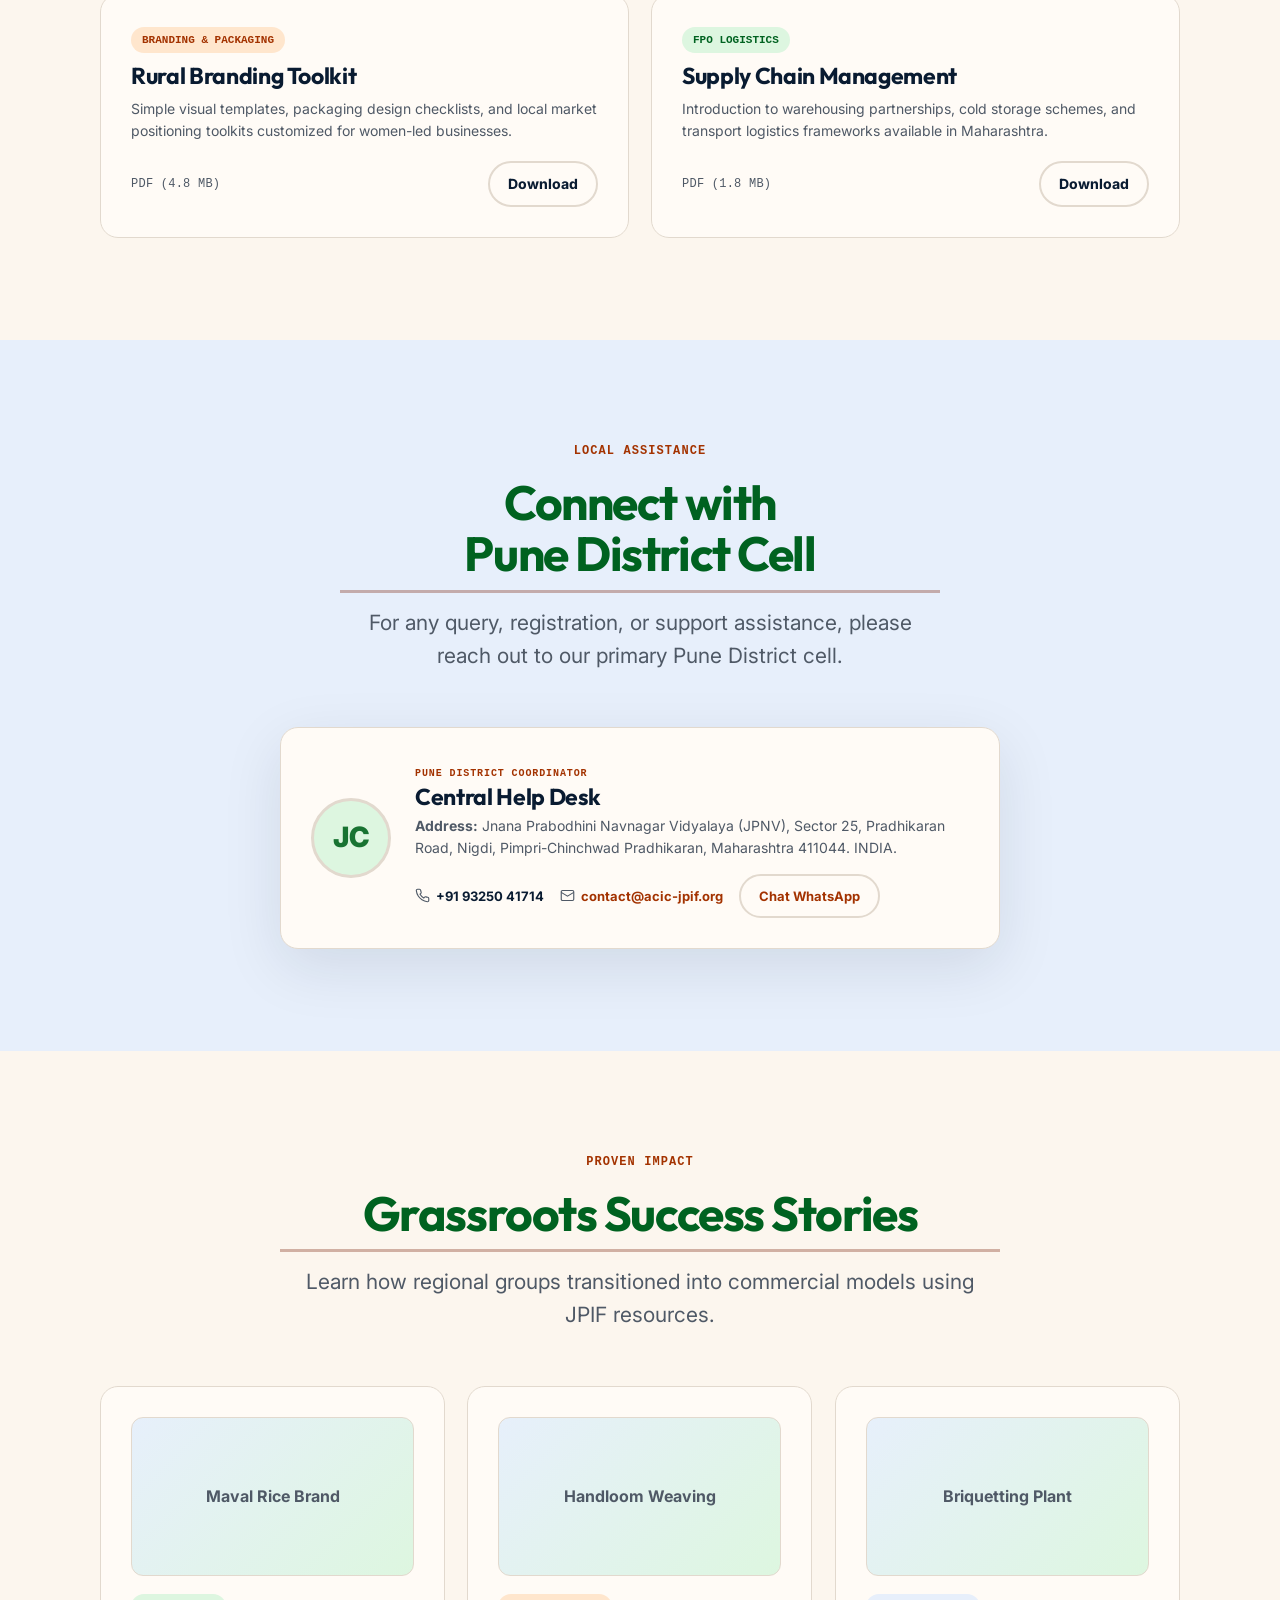
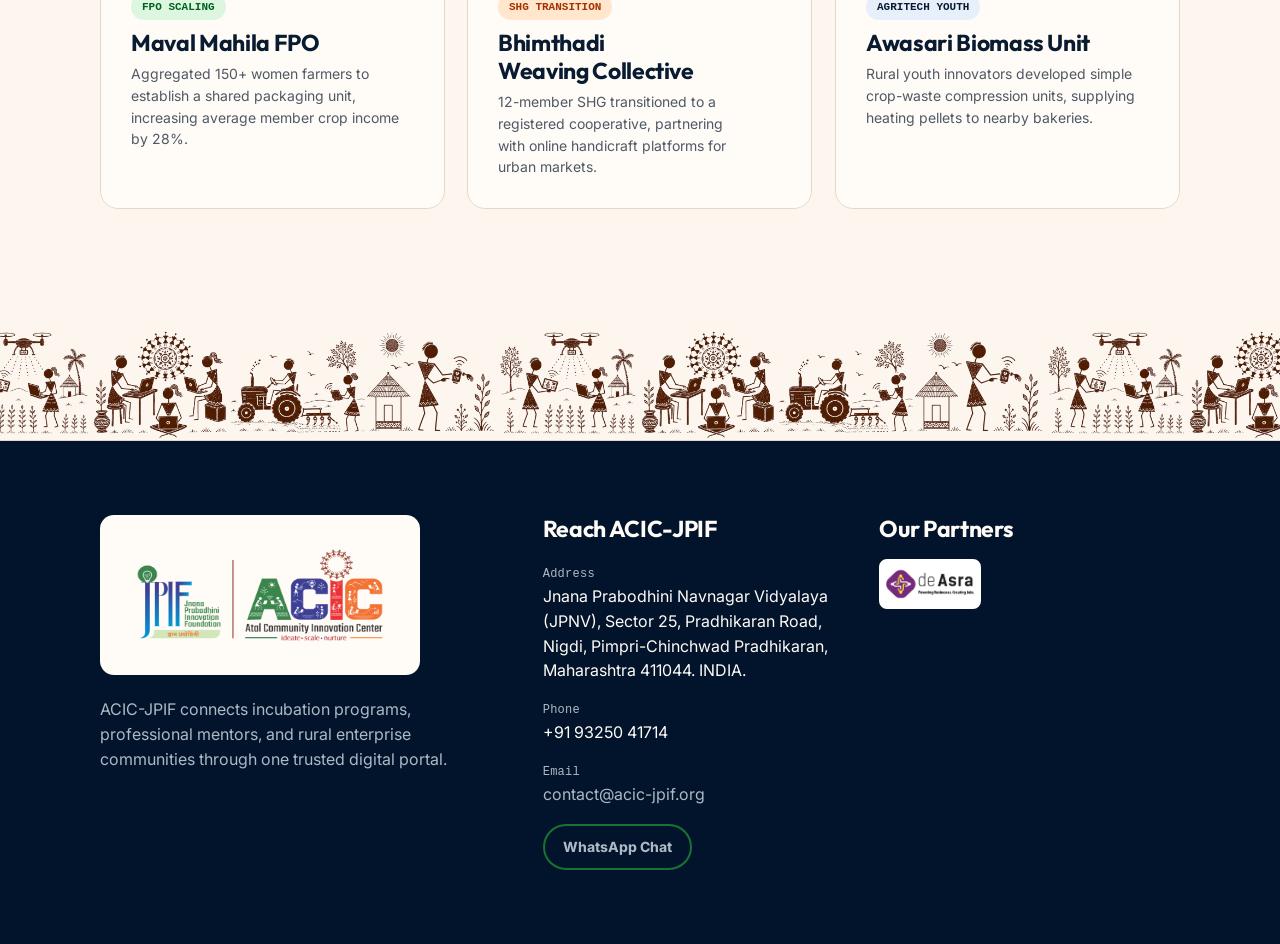
==== commit ac49cfe7: "Configure active toggle in ornament IntersectionObserver to hide them when scrolled past" ====
--- a/community-hub.html
+++ b/community-hub.html
@@ -512,6 +512,6 @@
       });
     }
   </script>
-  <script src="app.js?v=1.2"></script>
+  <script src="app.js?v=1.3"></script>
 </body>
 </html>
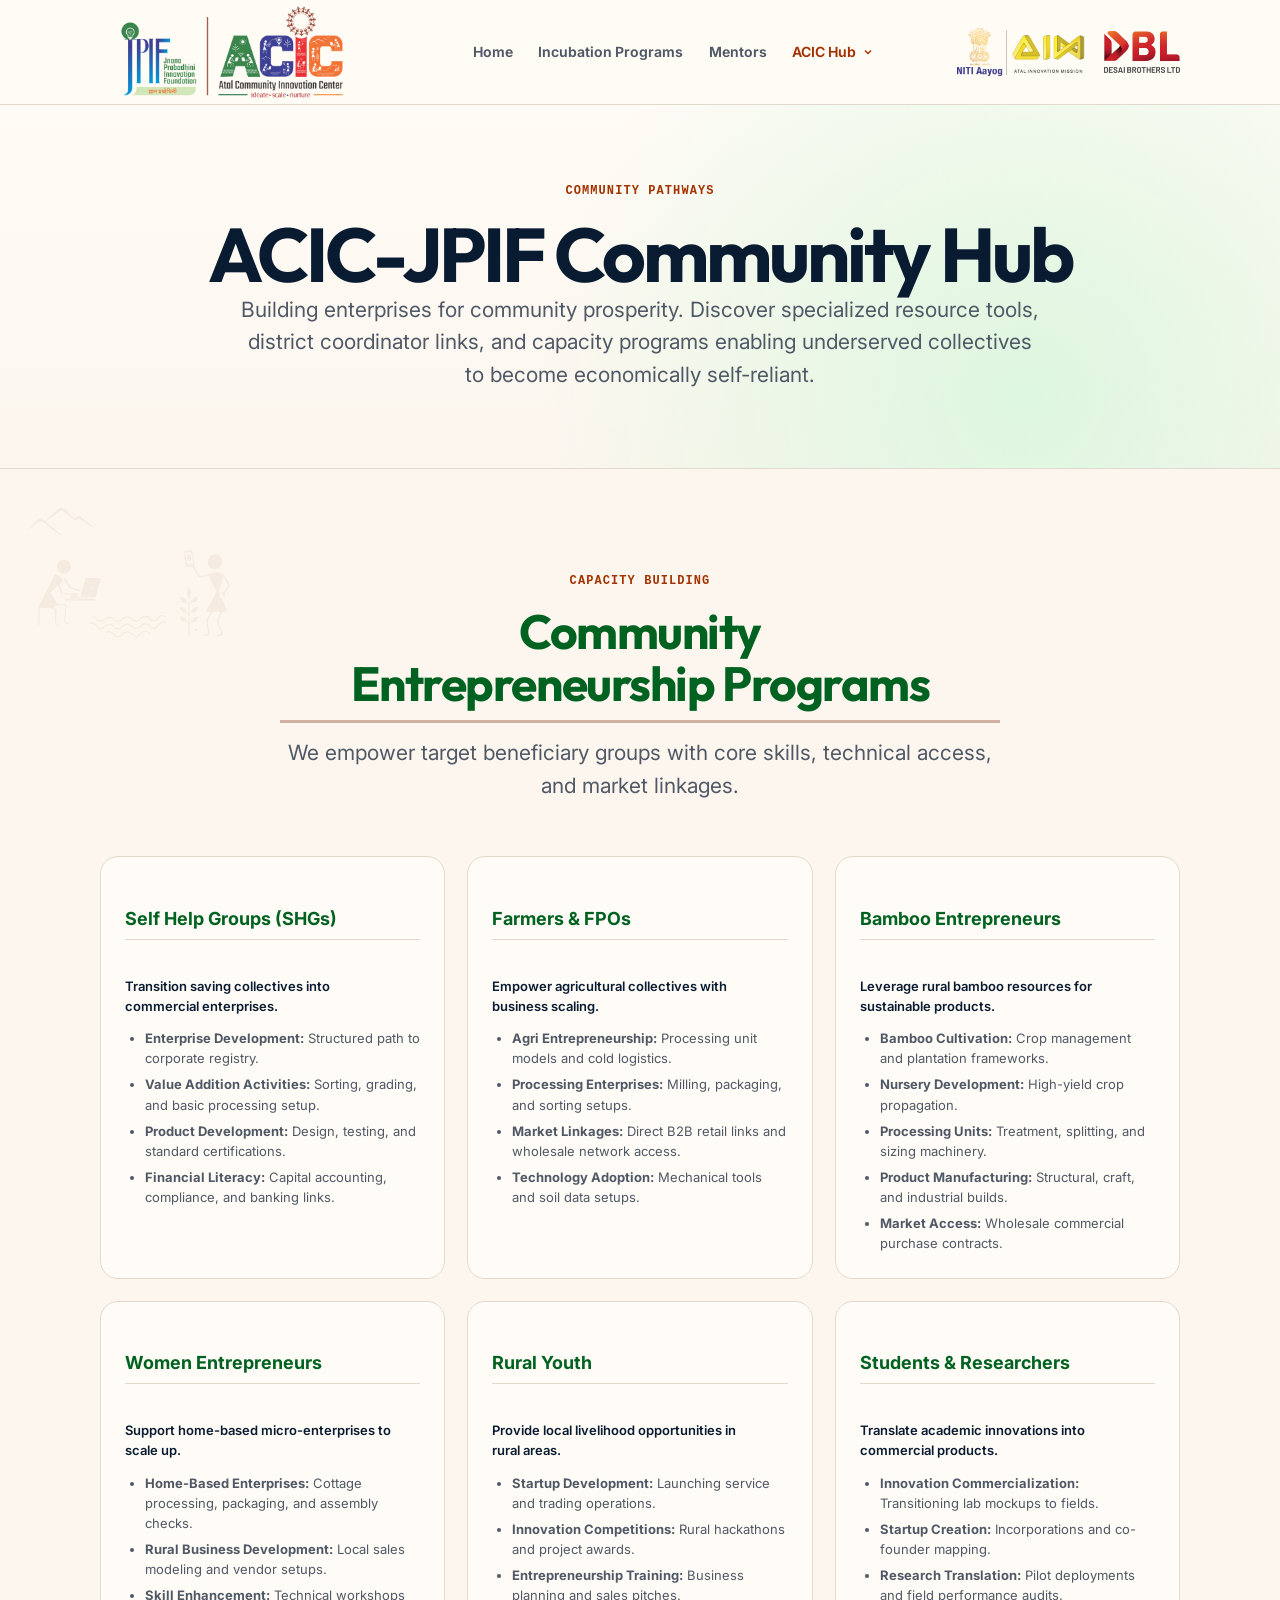
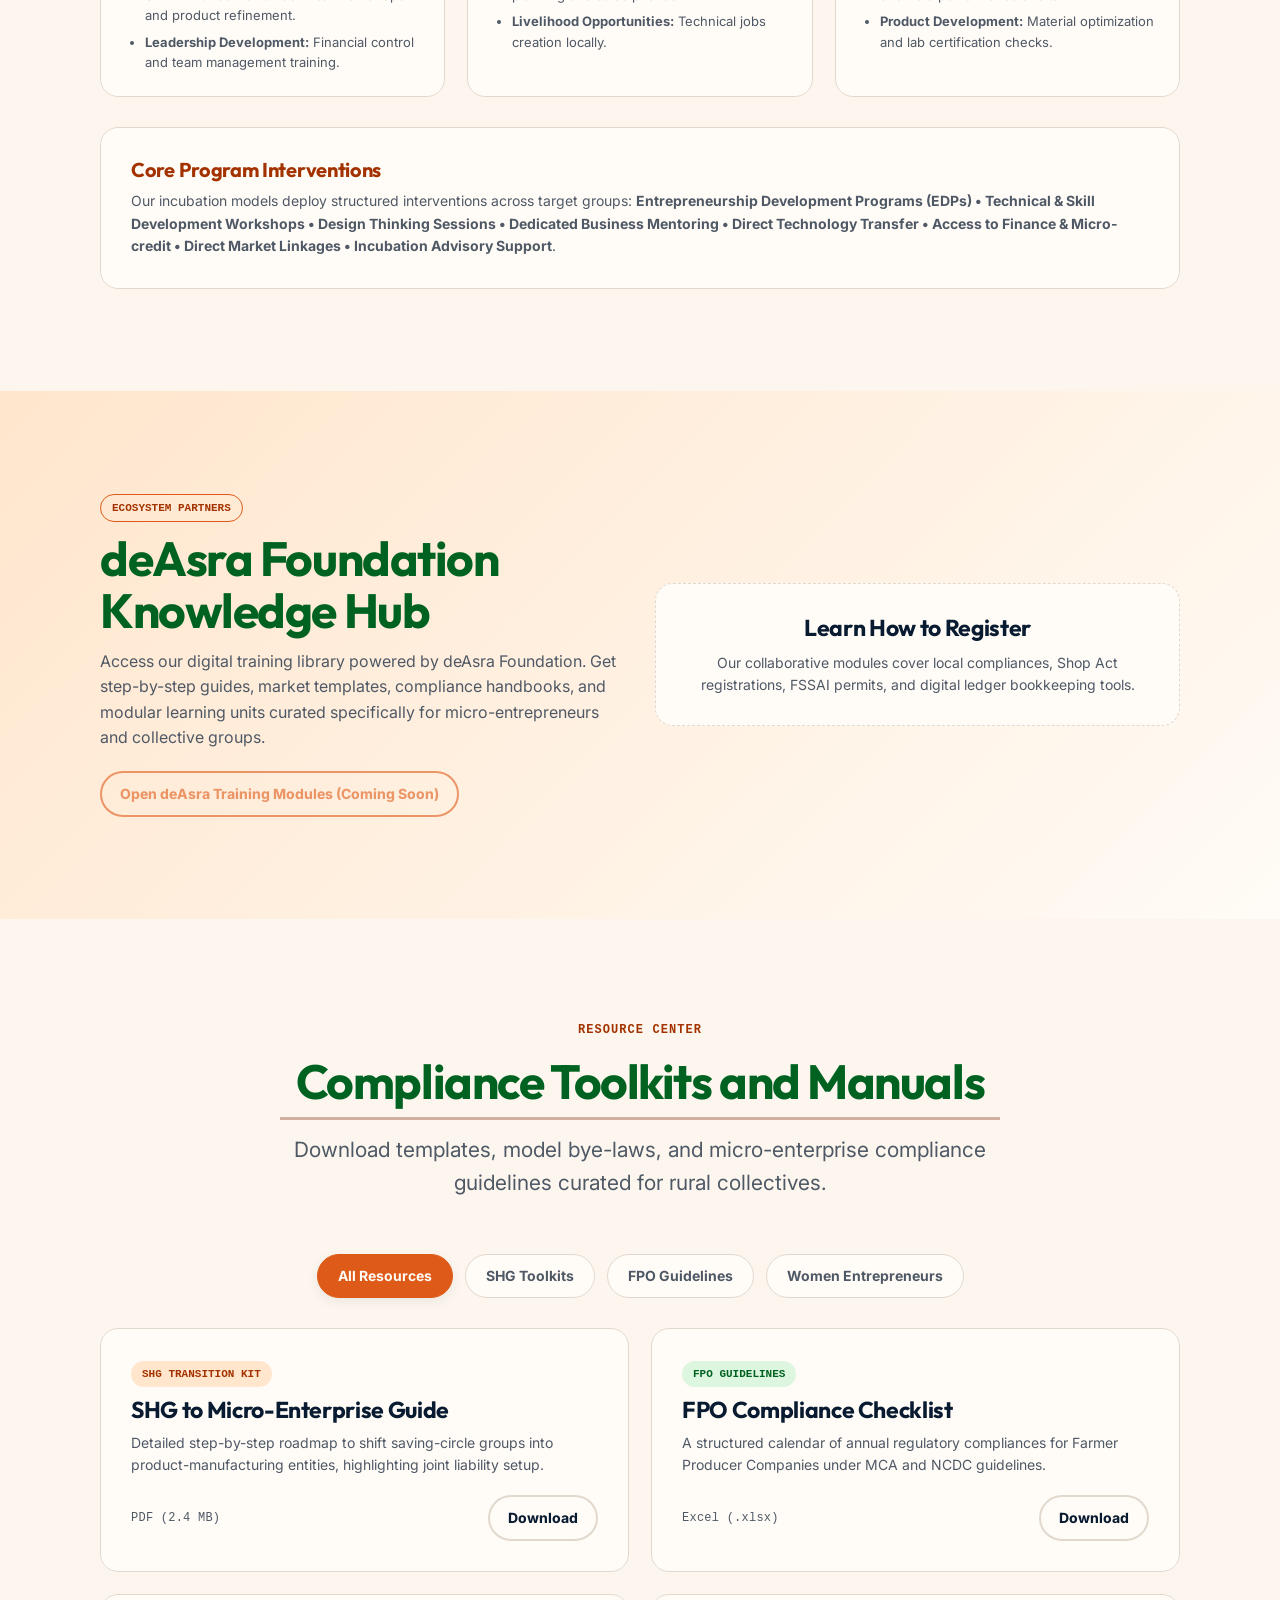
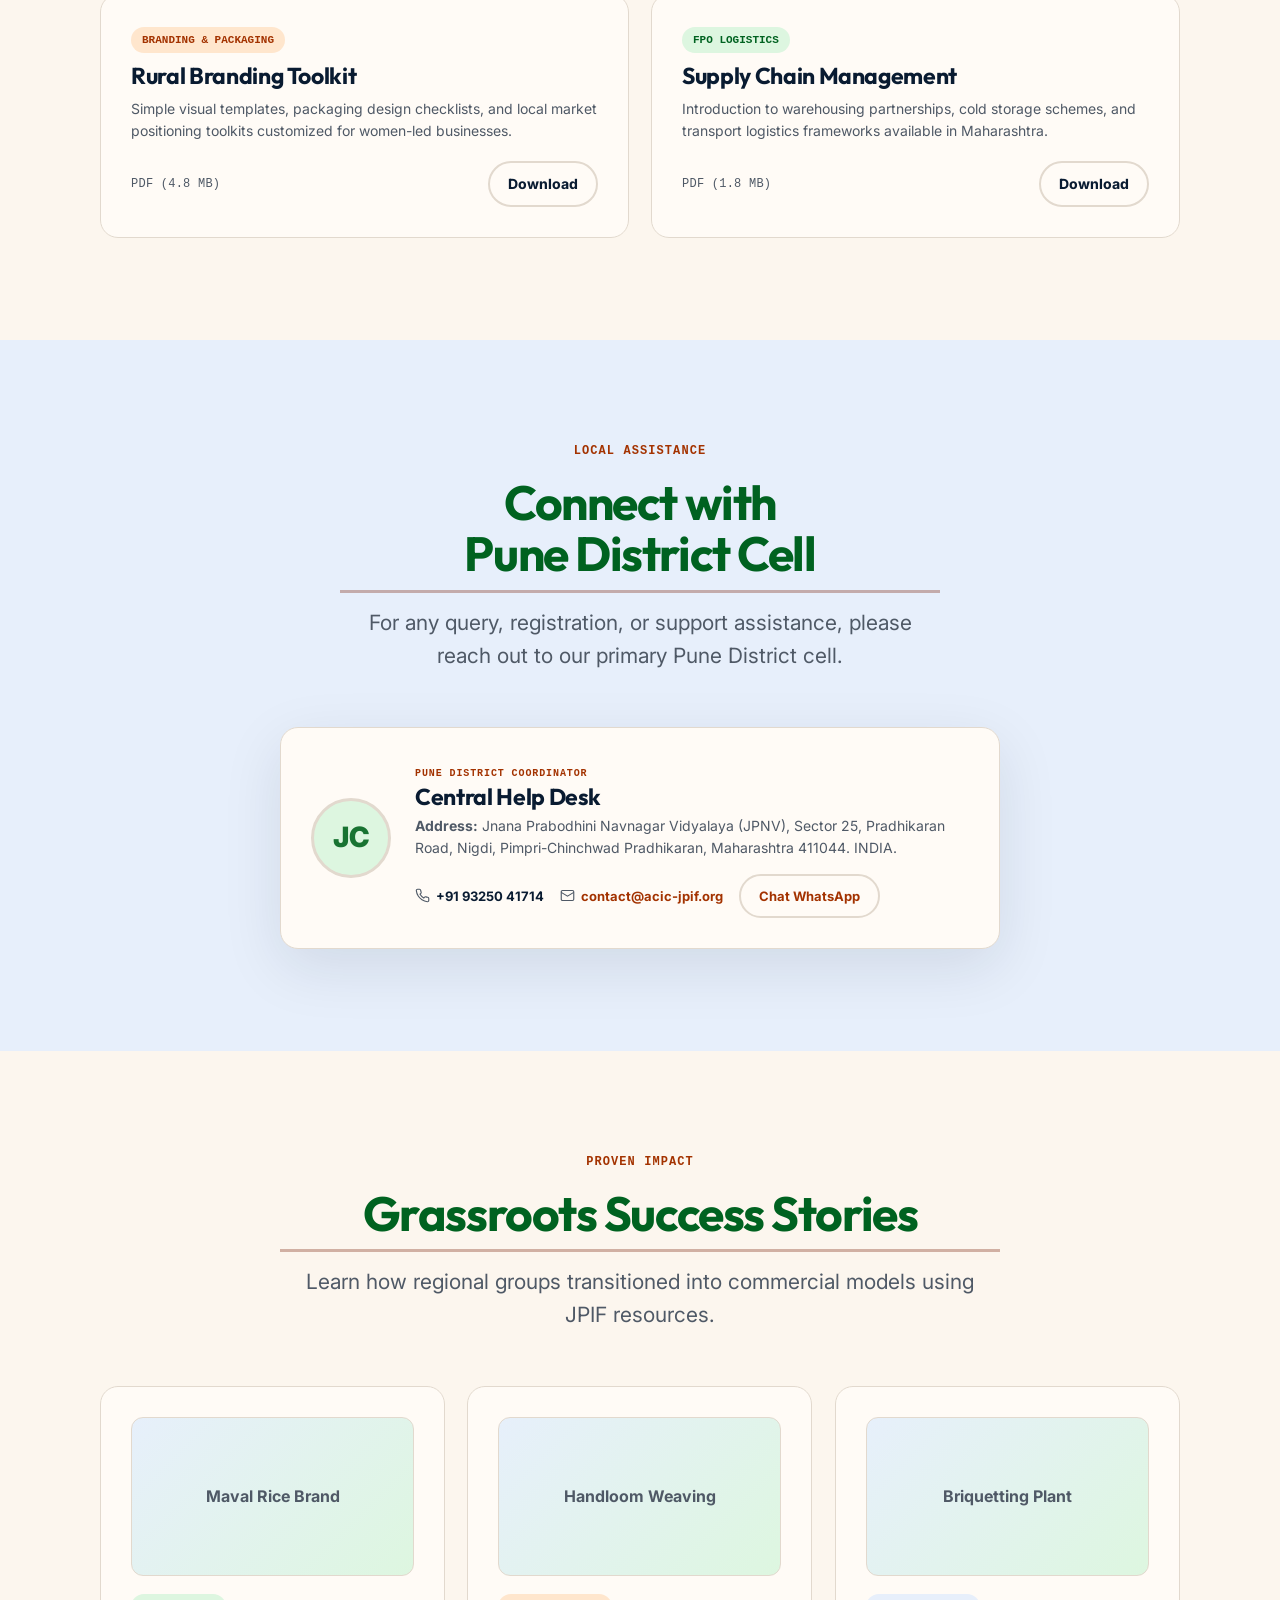
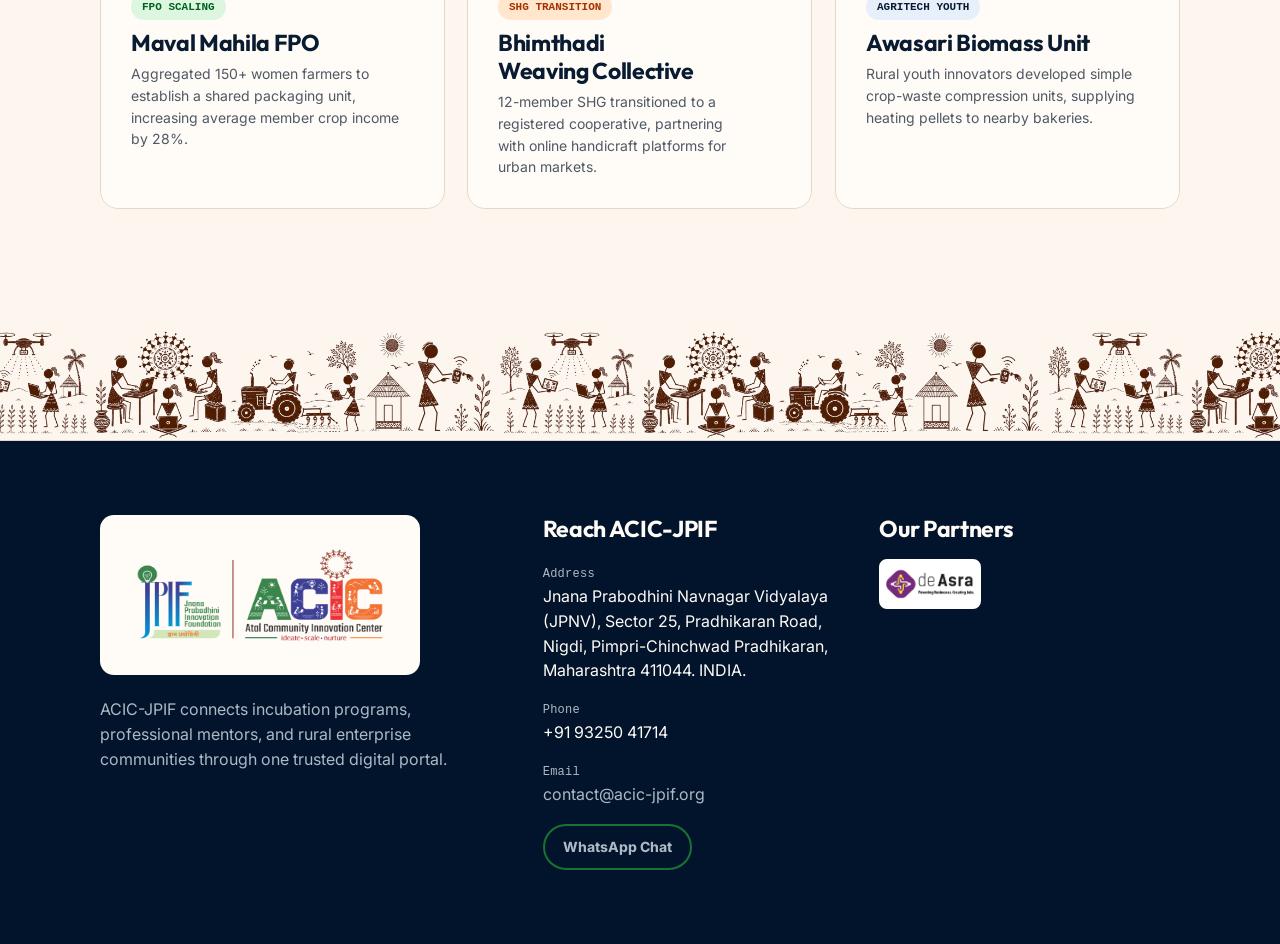
==== commit a7aeb2aa: "Update site layout and navigation links per client feedback" ====
--- a/community-hub.html
+++ b/community-hub.html
@@ -195,7 +195,6 @@
           <div class="nav-dropdown-menu">
             <a href="support-cell.html">Startup Hub</a>
             <a href="community-hub.html" class="active">Community Hub</a>
-            <a href="https://www.deasra.in/" target="_blank" rel="noopener noreferrer">Training Hub</a>
           </div>
         </div>
       </nav>
@@ -318,7 +317,7 @@
           <span class="pill" style="color:var(--accent-text); border-color:var(--accent); background:transparent;">Ecosystem Partners</span>
           <h2 style="margin-top: 15px; margin-bottom: 12px;">deAsra Foundation Knowledge Hub</h2>
           <p style="color: var(--muted); line-height:1.6;">Access our digital training library powered by deAsra Foundation. Get step-by-step guides, market templates, compliance handbooks, and modular learning units curated specifically for micro-entrepreneurs and collective groups.</p>
-          <a class="btn btn-primary" href="https://www.deasra.in/" target="_blank" rel="noopener noreferrer" style="margin-top:20px;">Open deAsra Training Modules</a>
+          <a class="btn btn-primary" href="javascript:void(0);" style="margin-top:20px; pointer-events: none; opacity: 0.6; cursor: not-allowed;" aria-disabled="true">Open deAsra Training Modules (Coming Soon)</a>
         </div>
         <div class="card" style="border-style:dashed; text-align:center;">
           <h3>Learn How to Register</h3>
@@ -483,7 +482,11 @@
         <a class="btn whatsapp" href="https://wa.me/919325041714" aria-label="Open WhatsApp chat shortcut">WhatsApp Chat</a>
       </div>
       <div><h3>Our Partners</h3><div class="partner-slots" aria-label="Partner logos">
-          <div class="partner-slot"><img src="Images/Partners/DeAsra.png" alt="deAsra Foundation logo" loading="lazy" /></div>
+          <div class="partner-slot">
+            <a href="https://www.deasra.in/" target="_blank" rel="noopener noreferrer">
+              <img src="Images/Partners/DeAsra.png" alt="deAsra Foundation logo" loading="lazy" />
+            </a>
+          </div>
           <!-- Provision for future JV / partner logos -->
           <!-- <div class="partner-slot"><div class="partner-placeholder">Partner Logo</div></div> --></div></div>
     </div>
--- a/index.css
+++ b/index.css
@@ -767,7 +767,7 @@
 }
 .team-grid {
   display: grid;
-  grid-template-columns: repeat(auto-fill, minmax(220px, 1fr));
+  grid-template-columns: repeat(auto-fill, minmax(240px, 1fr));
   gap: 20px;
   margin-top: 20px;
 }
@@ -787,6 +787,7 @@
   margin: 0;
   font-size: 16px;
   font-weight: 700;
+  white-space: nowrap;
 }
 .member-card p {
   margin: 5px 0 0;
